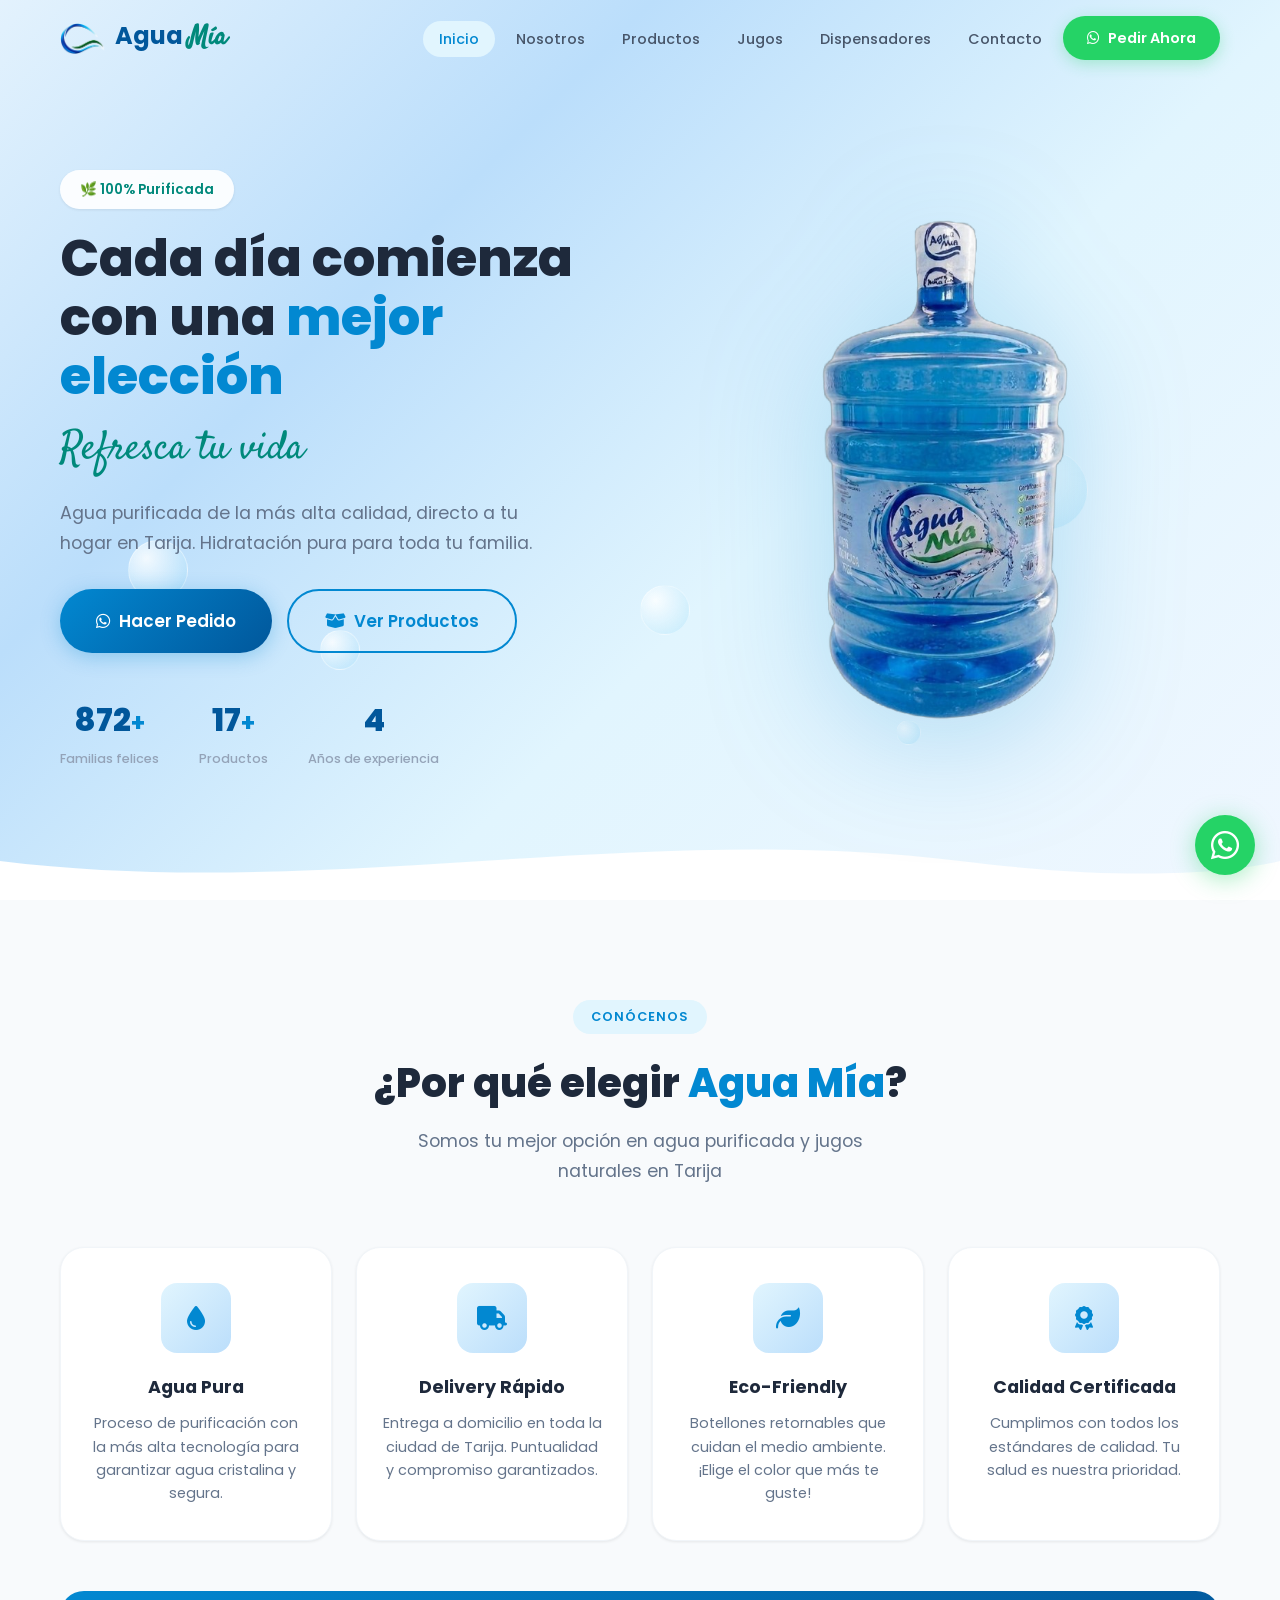
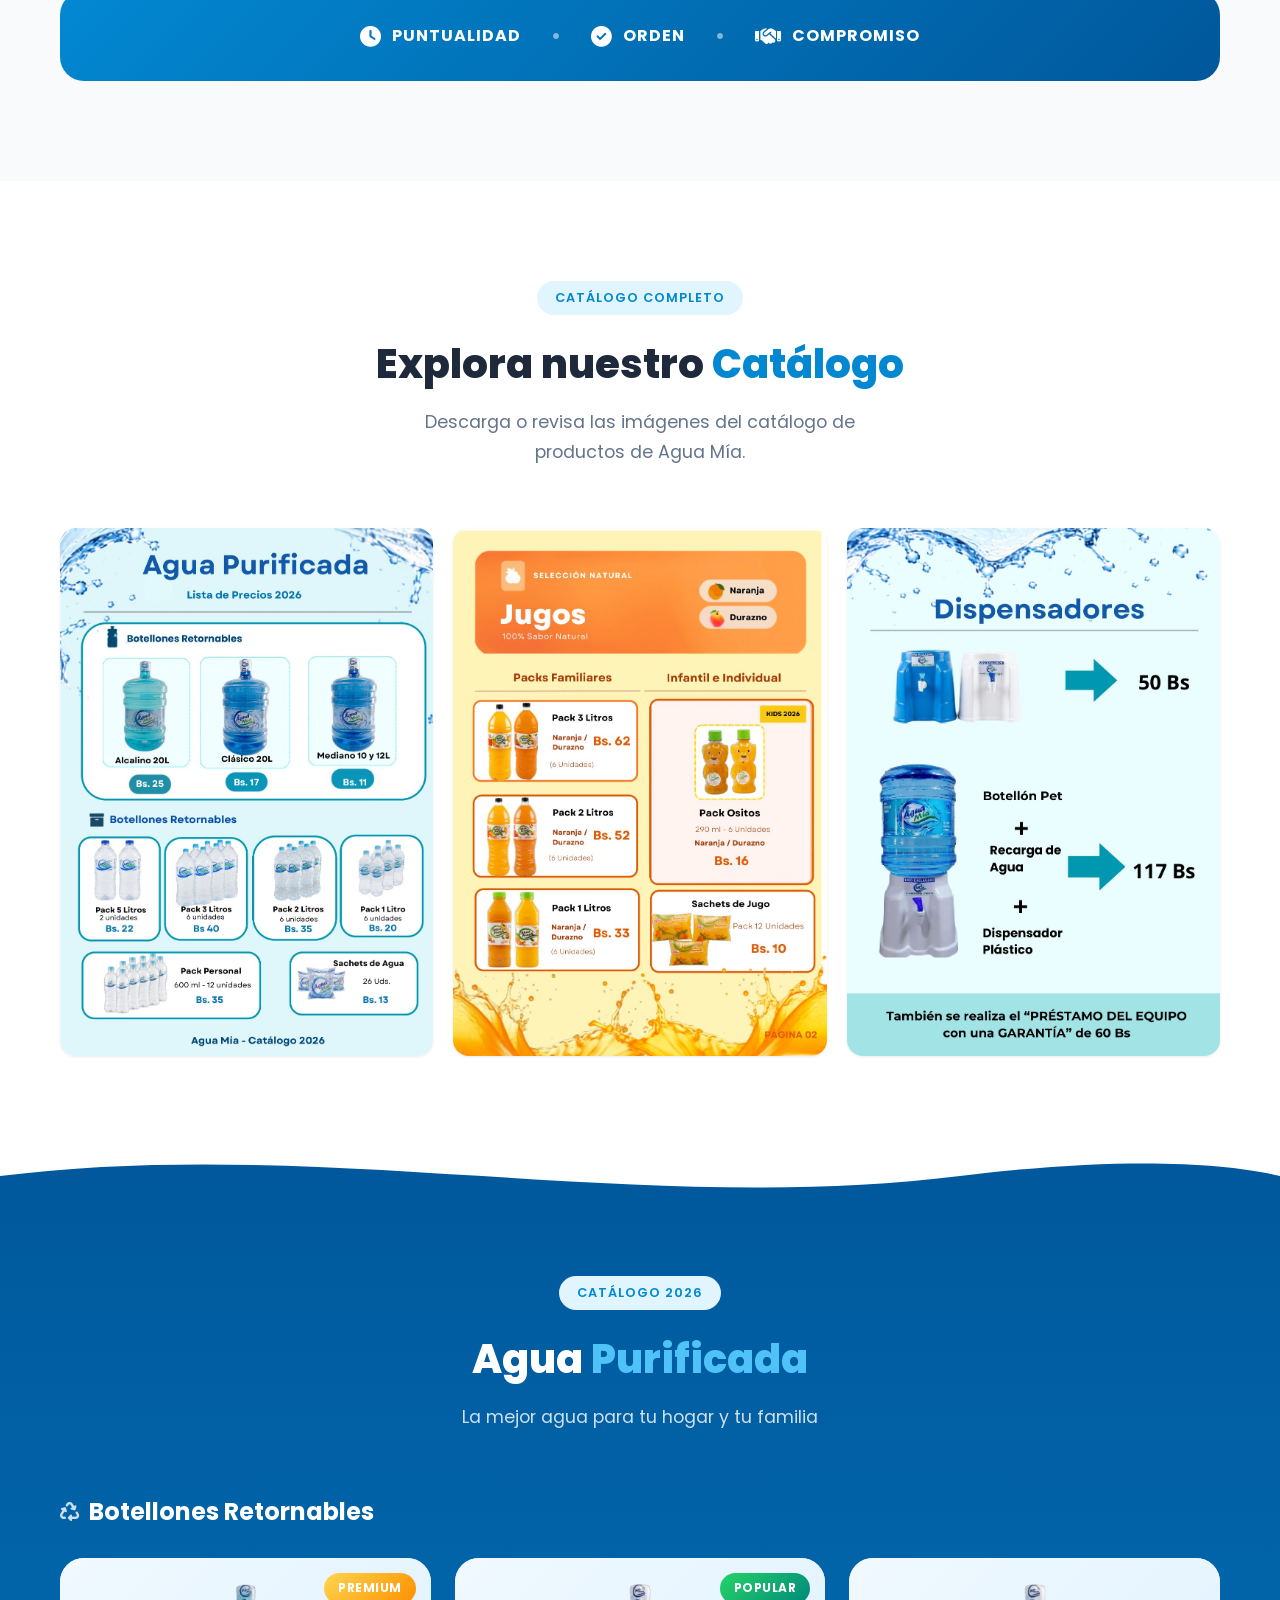
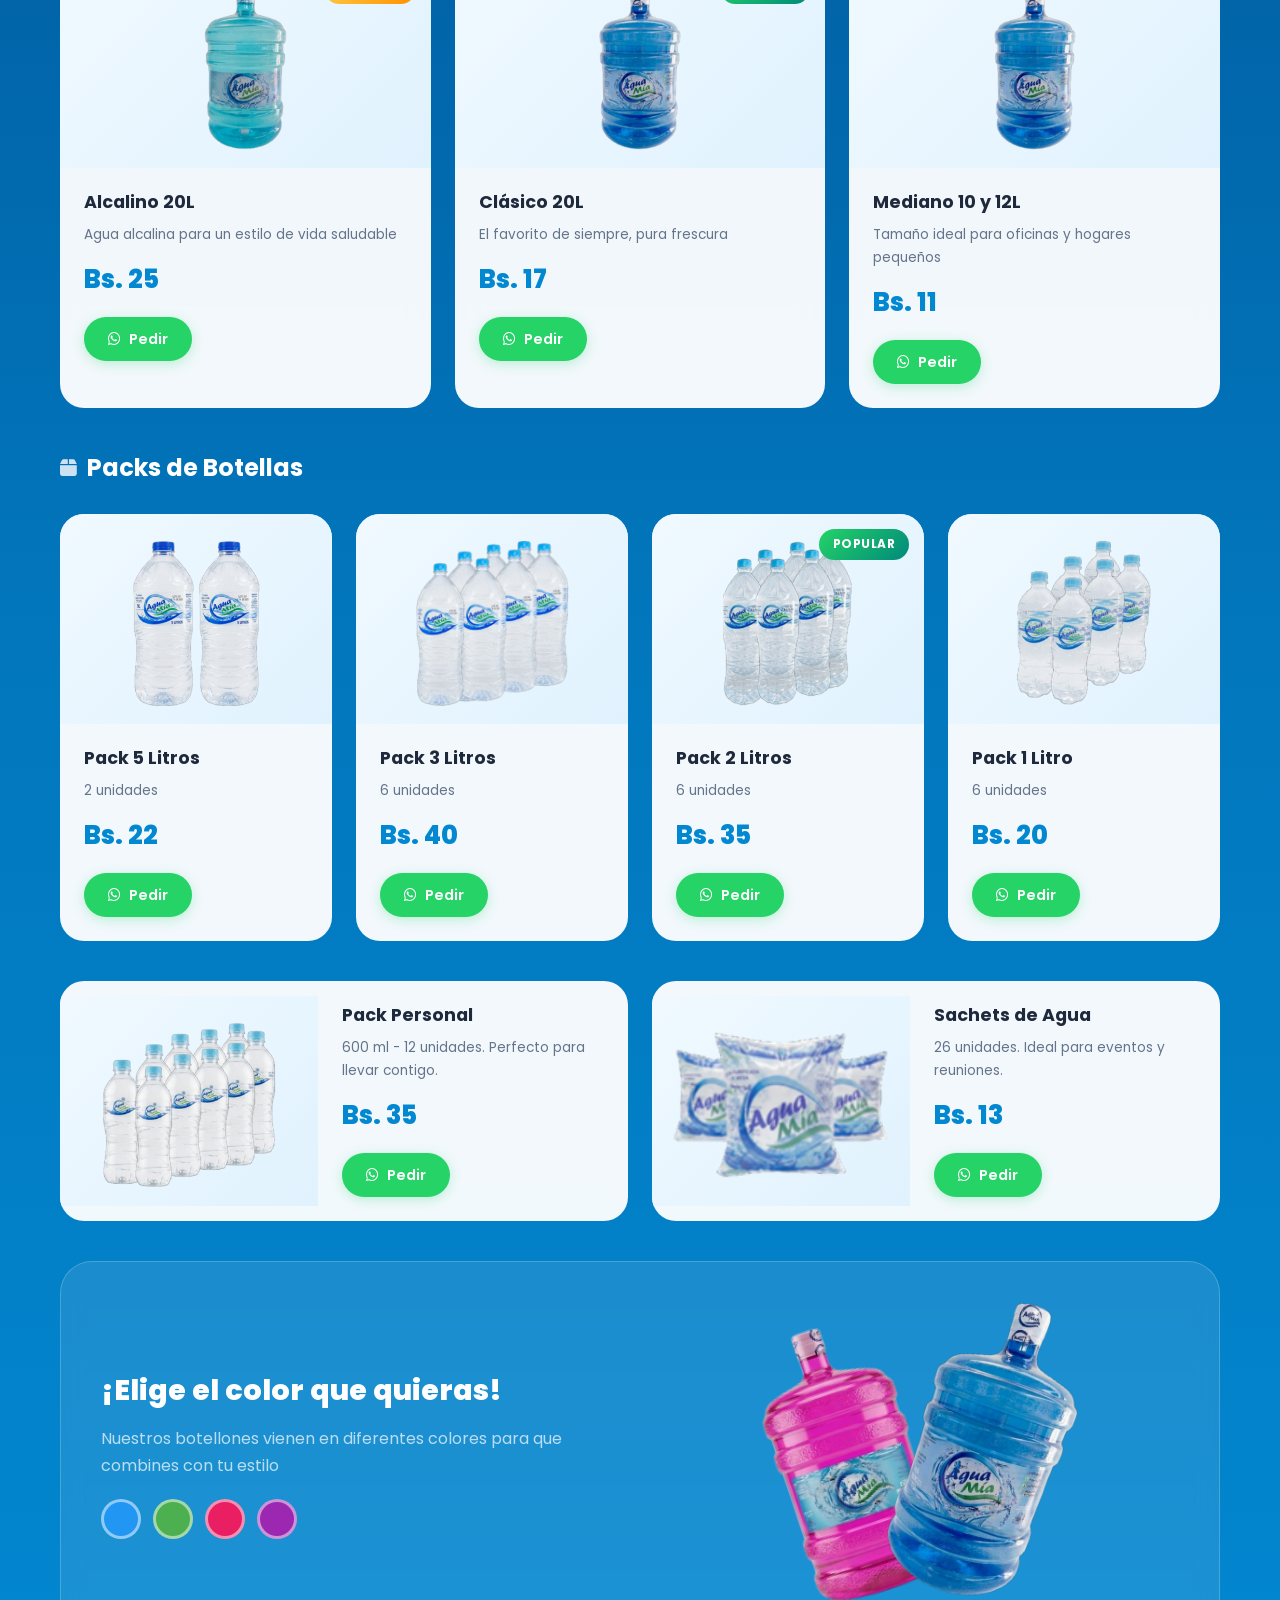
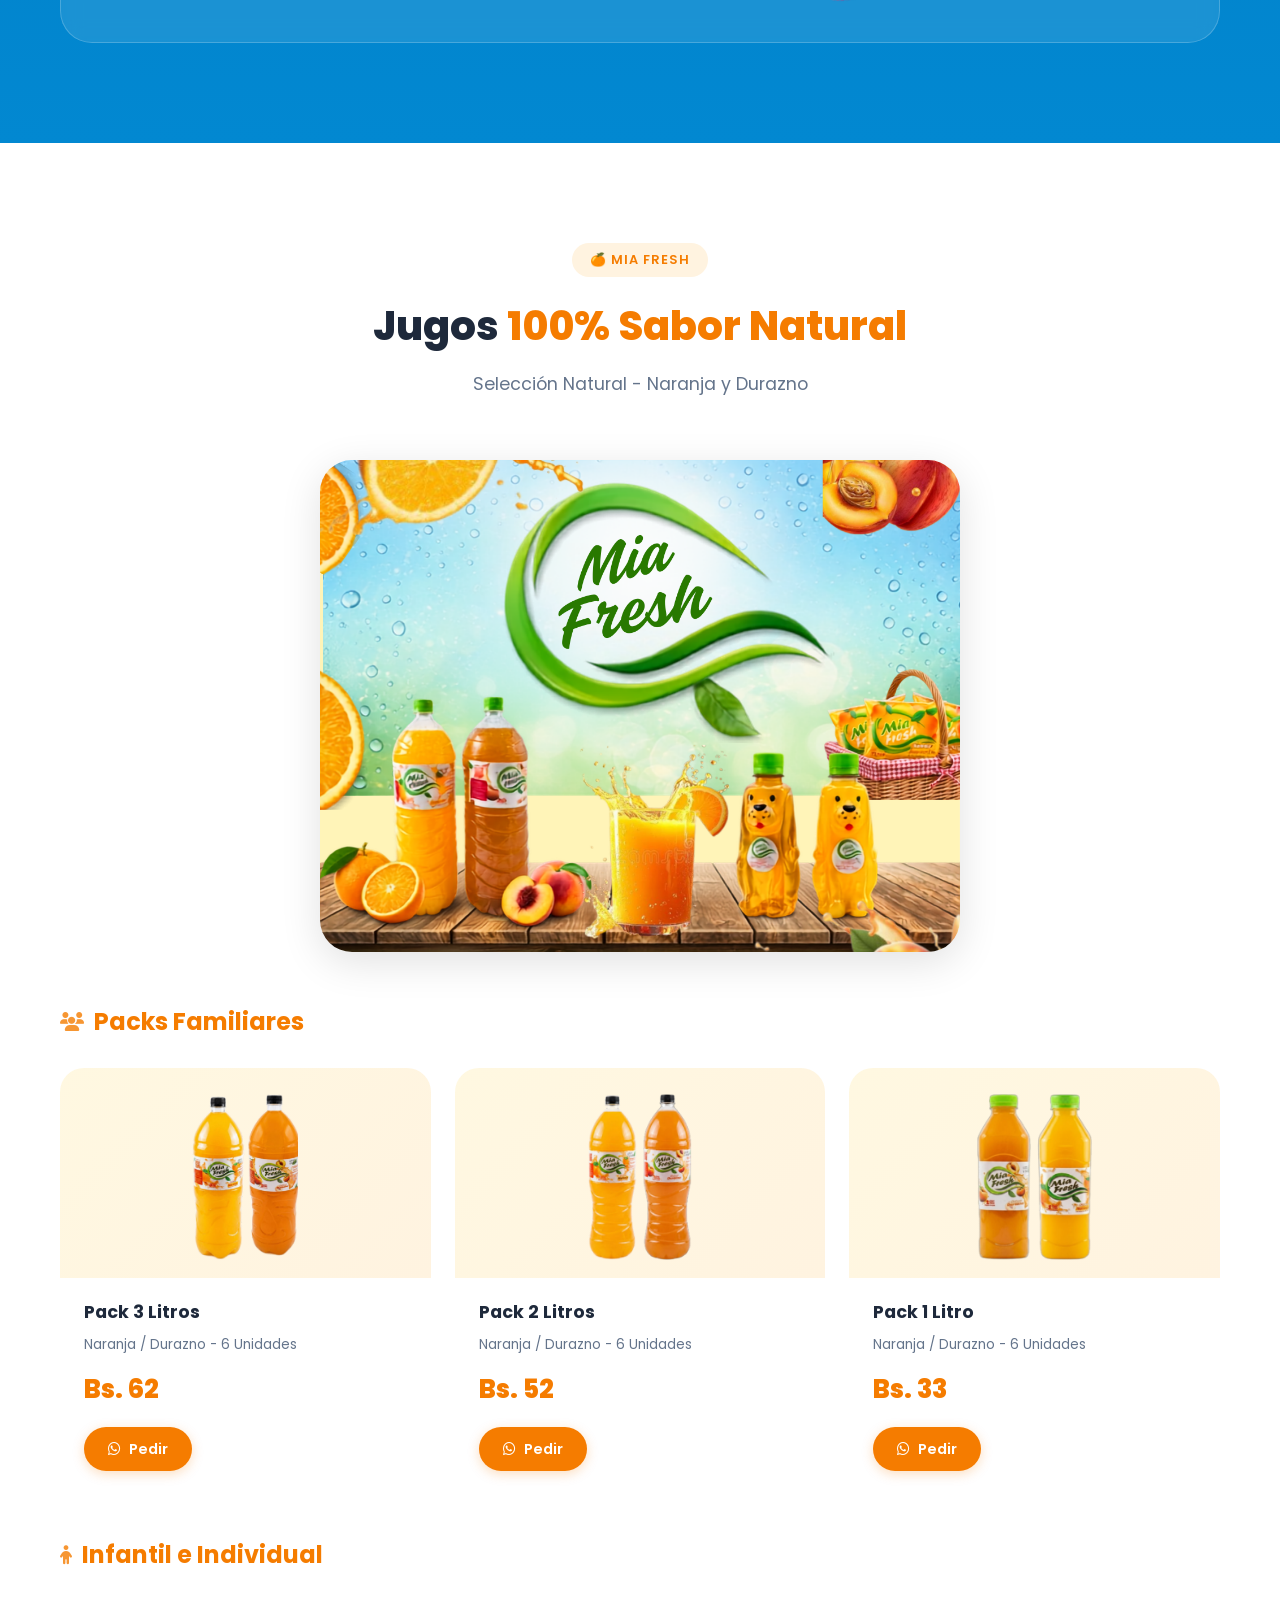
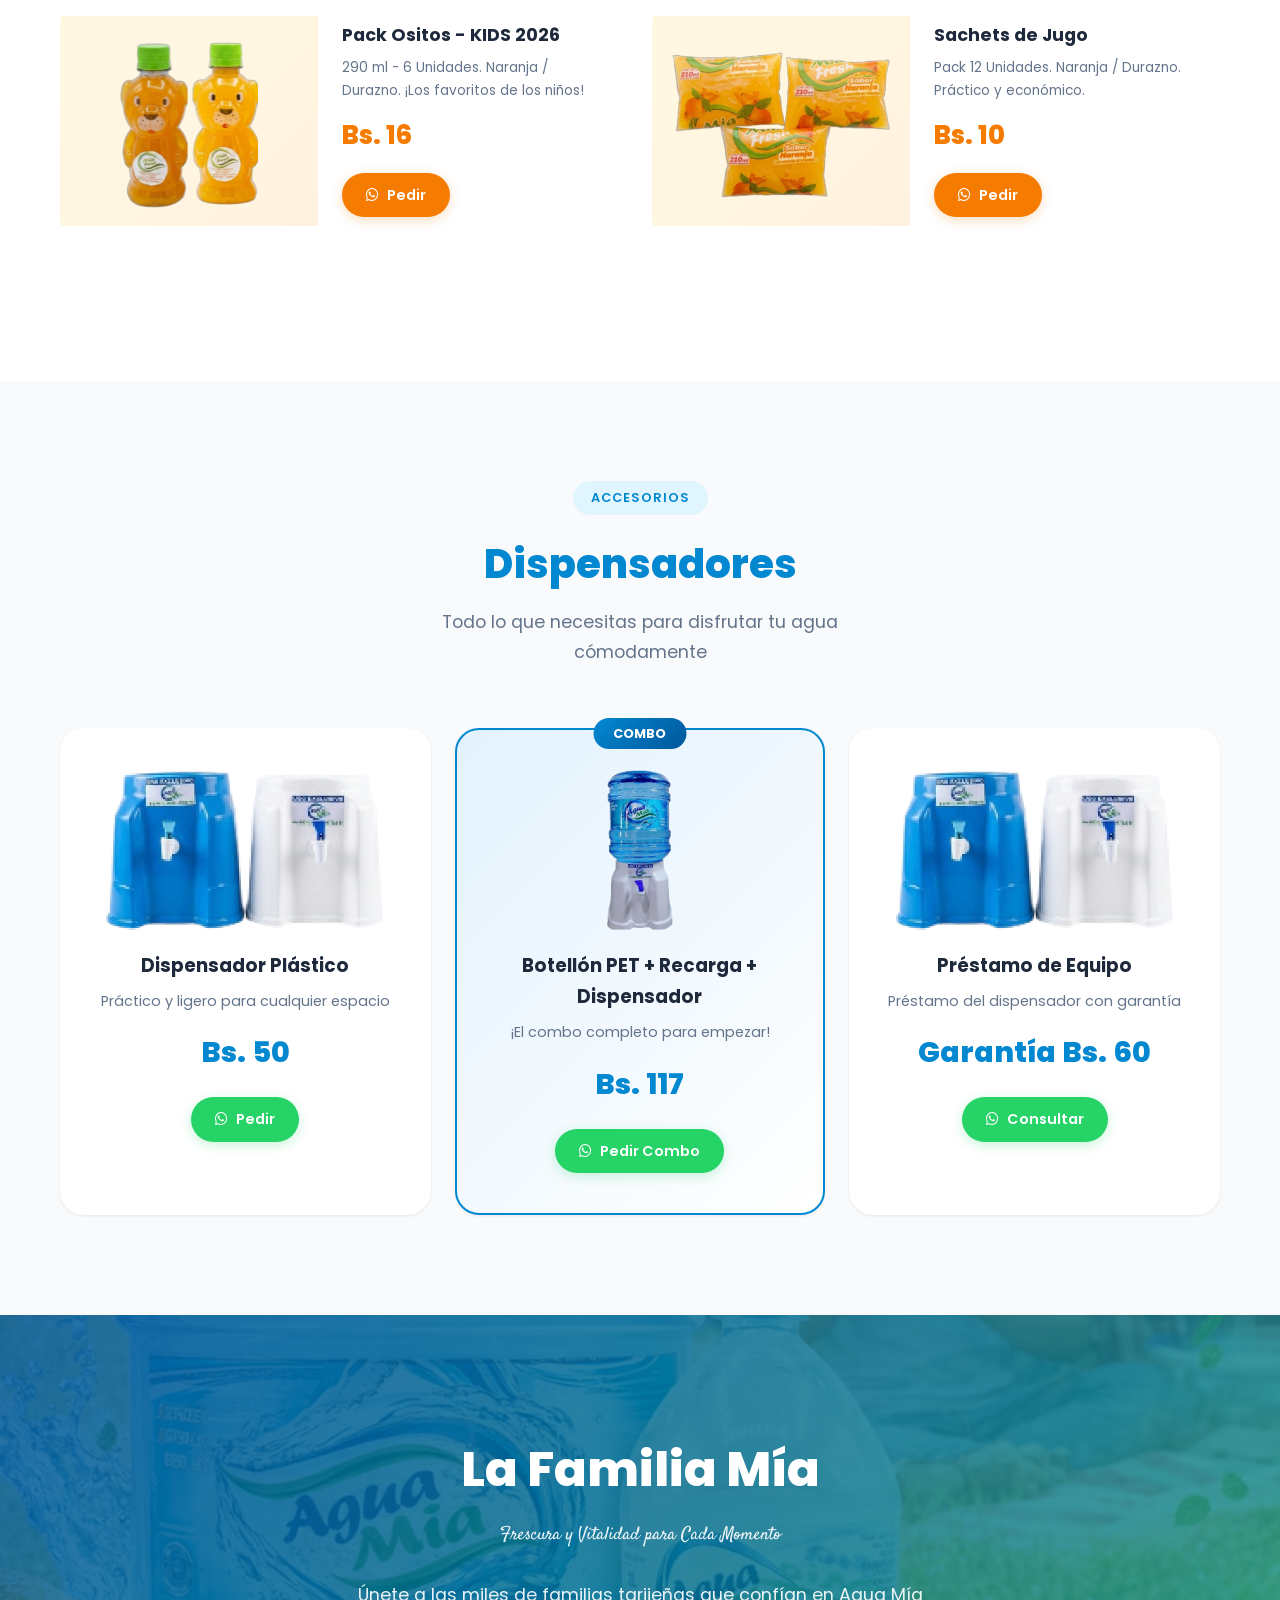
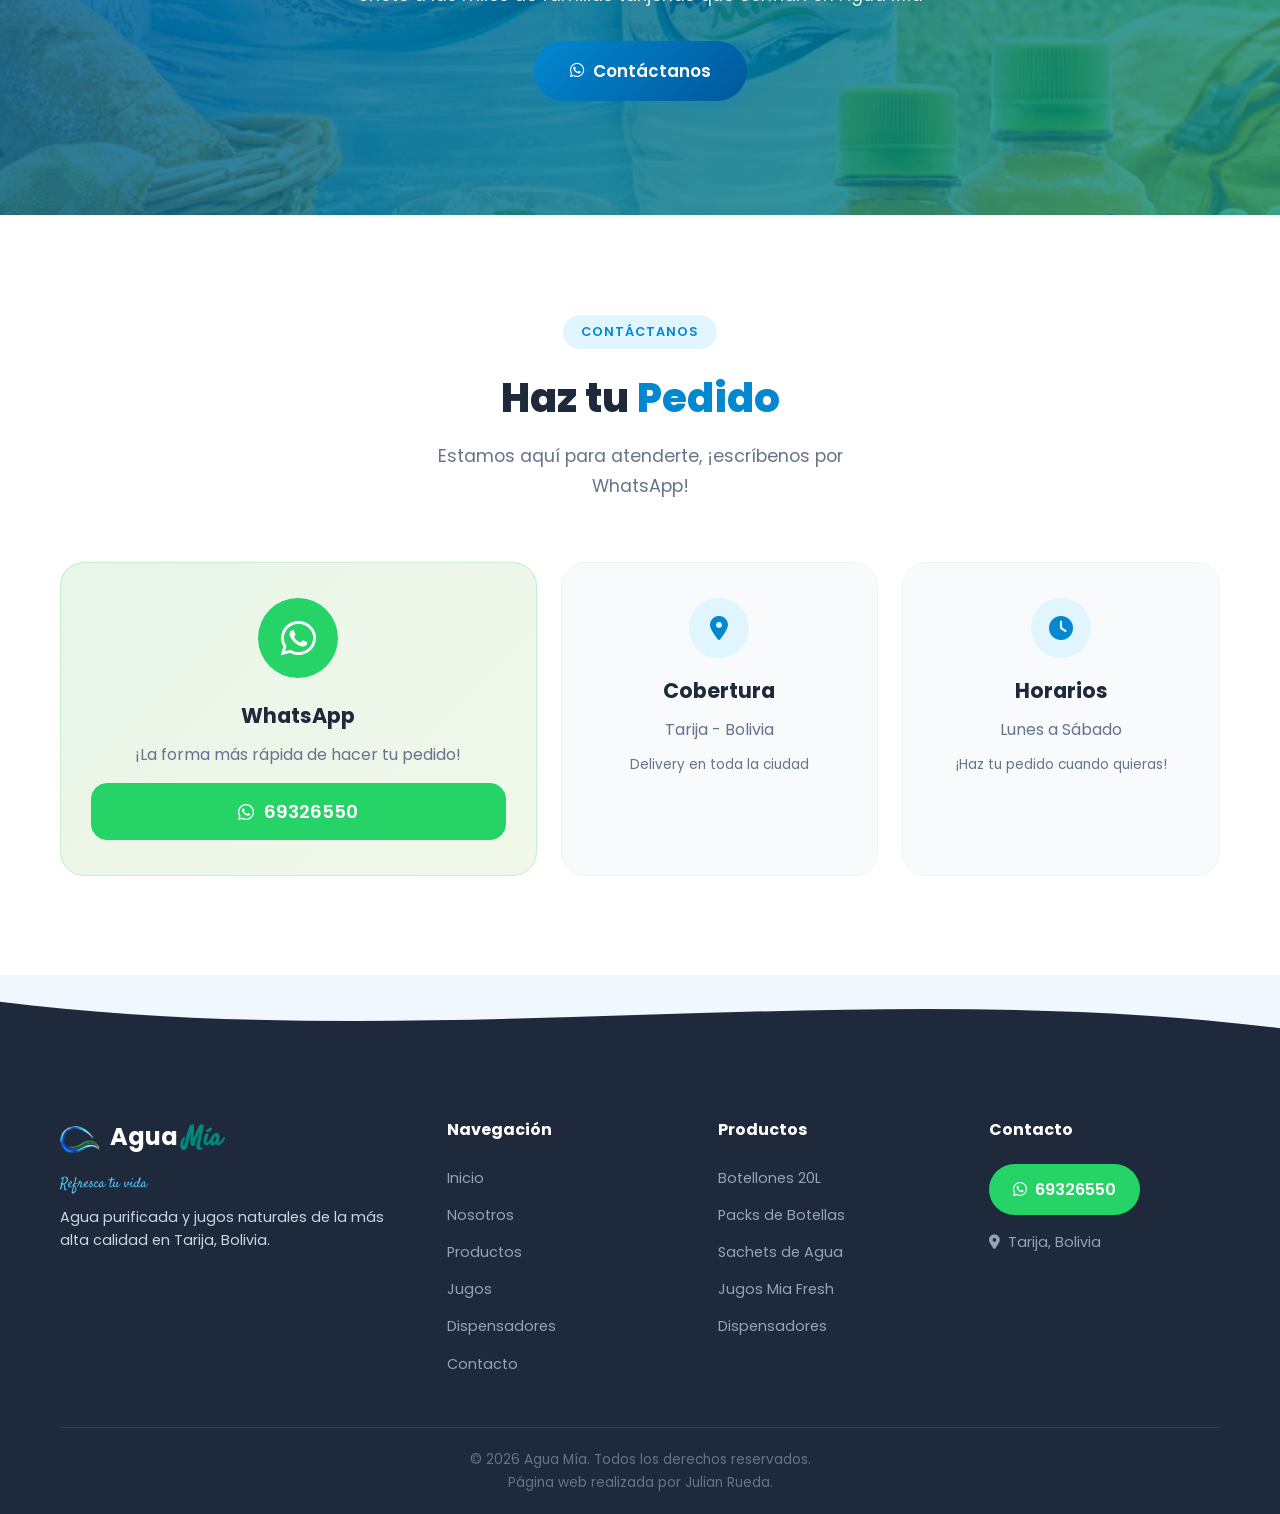
==== index.html @ b9f1bae5 "Pagina web Agua Mia - Tarija Bolivia" ====
<!DOCTYPE html>
<html lang="es">
<head>
    <meta charset="UTF-8">
    <meta name="viewport" content="width=device-width, initial-scale=1.0">
    <title>Agua Mía - Refresca tu vida | Tarija, Bolivia</title>
    <meta name="description" content="Agua Mía - Agua purificada y jugos naturales en Tarija, Bolivia. Botellones, packs y dispensadores. Pedidos por WhatsApp.">
    <link rel="icon" type="image/png" href="assets/img/logo.png">
    <link rel="preconnect" href="https://fonts.googleapis.com">
    <link rel="preconnect" href="https://fonts.gstatic.com" crossorigin>
    <link href="https://fonts.googleapis.com/css2?family=Poppins:wght@300;400;500;600;700;800;900&family=Satisfy&display=swap" rel="stylesheet">
    <link rel="stylesheet" href="https://cdnjs.cloudflare.com/ajax/libs/font-awesome/6.5.1/css/all.min.css">
    <link rel="stylesheet" href="assets/css/styles.css">
</head>
<body>

    <!-- Preloader -->
    <div id="preloader">
        <div class="loader">
            <img src="assets/img/logo.png" alt="Agua Mía" class="loader-logo">
            <div class="loader-wave">
                <span></span><span></span><span></span><span></span><span></span>
            </div>
        </div>
    </div>

    <!-- Navbar -->
    <nav class="navbar" id="navbar">
        <div class="container nav-container">
            <a href="#inicio" class="nav-logo">
                <img src="assets/img/logo.png" alt="Agua Mía Logo">
                <span class="logo-text">Agua <em>Mía</em></span>
            </a>
            <button class="nav-toggle" id="navToggle" aria-label="Menú">
                <span></span><span></span><span></span>
            </button>
            <ul class="nav-menu" id="navMenu">
                <li><a href="#inicio" class="nav-link active">Inicio</a></li>
                <li><a href="#nosotros" class="nav-link">Nosotros</a></li>
                <li><a href="#productos" class="nav-link">Productos</a></li>
                <li><a href="#jugos" class="nav-link">Jugos</a></li>
                <li><a href="#dispensadores" class="nav-link">Dispensadores</a></li>
                <li><a href="#contacto" class="nav-link">Contacto</a></li>
                <li>
                    <a href="https://wa.me/59169326550?text=Hola%20Agua%20M%C3%ADa%2C%20quiero%20hacer%20un%20pedido" 
                       class="nav-btn" target="_blank" rel="noopener">
                        <i class="fab fa-whatsapp"></i> Pedir Ahora
                    </a>
                </li>
            </ul>
        </div>
    </nav>

    <!-- Hero Section -->
    <section class="hero" id="inicio">
        <div class="hero-bg">
            <div class="bubble bubble-1"></div>
            <div class="bubble bubble-2"></div>
            <div class="bubble bubble-3"></div>
            <div class="bubble bubble-4"></div>
            <div class="bubble bubble-5"></div>
            <div class="bubble bubble-6"></div>
            <div class="wave-bottom">
                <svg viewBox="0 0 1440 120" preserveAspectRatio="none">
                    <path d="M0,60 C360,120 720,0 1080,60 C1260,90 1380,80 1440,60 L1440,120 L0,120 Z" fill="#ffffff"/>
                </svg>
            </div>
        </div>
        <div class="container hero-content">
            <div class="hero-text">
                <span class="hero-badge">🌿 100% Purificada</span>
                <h1>Cada día comienza con una <span class="highlight">mejor elección</span></h1>
                <p class="hero-subtitle font-script">Refresca tu vida</p>
                <p class="hero-desc">Agua purificada de la más alta calidad, directo a tu hogar en Tarija. Hidratación pura para toda tu familia.</p>
                <div class="hero-actions">
                    <a href="https://wa.me/59169326550?text=Hola%20Agua%20M%C3%ADa%2C%20quiero%20hacer%20un%20pedido" 
                       class="btn btn-primary btn-lg" target="_blank" rel="noopener">
                        <i class="fab fa-whatsapp"></i> Hacer Pedido
                    </a>
                    <a href="#productos" class="btn btn-outline btn-lg">
                        <i class="fas fa-box-open"></i> Ver Productos
                    </a>
                </div>
                <div class="hero-stats">
                    <div class="stat">
                        <span class="stat-number" data-count="1000">0</span><span class="stat-plus">+</span>
                        <span class="stat-label">Familias felices</span>
                    </div>
                    <div class="stat">
                        <span class="stat-number" data-count="20">0</span><span class="stat-plus">+</span>
                        <span class="stat-label">Productos</span>
                    </div>
                    <div class="stat">
                        <span class="stat-number" data-count="5">0</span>
                        <span class="stat-label">Años de experiencia</span>
                    </div>
                </div>
            </div>
            <div class="hero-image">
                <div class="hero-img-wrapper">
                    <img src="assets/img/botellon-azul-producto.png" alt="Botellón Agua Mía" class="hero-bottle floating">
                </div>
            </div>
        </div>
    </section>

    <!-- About Section -->
    <section class="section about" id="nosotros">
        <div class="container">
            <div class="section-header">
                <span class="section-tag">Conócenos</span>
                <h2>¿Por qué elegir <span class="highlight">Agua Mía</span>?</h2>
                <p class="section-desc">Somos tu mejor opción en agua purificada y jugos naturales en Tarija</p>
            </div>
            <div class="features-grid">
                <div class="feature-card" data-aos="fade-up">
                    <div class="feature-icon">
                        <i class="fas fa-tint"></i>
                    </div>
                    <h3>Agua Pura</h3>
                    <p>Proceso de purificación con la más alta tecnología para garantizar agua cristalina y segura.</p>
                </div>
                <div class="feature-card" data-aos="fade-up" data-delay="100">
                    <div class="feature-icon">
                        <i class="fas fa-truck"></i>
                    </div>
                    <h3>Delivery Rápido</h3>
                    <p>Entrega a domicilio en toda la ciudad de Tarija. Puntualidad y compromiso garantizados.</p>
                </div>
                <div class="feature-card" data-aos="fade-up" data-delay="200">
                    <div class="feature-icon">
                        <i class="fas fa-leaf"></i>
                    </div>
                    <h3>Eco-Friendly</h3>
                    <p>Botellones retornables que cuidan el medio ambiente. ¡Elige el color que más te guste!</p>
                </div>
                <div class="feature-card" data-aos="fade-up" data-delay="300">
                    <div class="feature-icon">
                        <i class="fas fa-award"></i>
                    </div>
                    <h3>Calidad Certificada</h3>
                    <p>Cumplimos con todos los estándares de calidad. Tu salud es nuestra prioridad.</p>
                </div>
            </div>
            <div class="values-banner">
                <div class="value-item">
                    <i class="fas fa-clock"></i>
                    <span>PUNTUALIDAD</span>
                </div>
                <div class="value-divider">•</div>
                <div class="value-item">
                    <i class="fas fa-check-circle"></i>
                    <span>ORDEN</span>
                </div>
                <div class="value-divider">•</div>
                <div class="value-item">
                    <i class="fas fa-handshake"></i>
                    <span>COMPROMISO</span>
                </div>
            </div>
        </div>
    </section>

    <!-- Catalog Gallery Section -->
    <section class="section catalog" id="catalogo">
        <div class="container">
            <div class="section-header">
                <span class="section-tag">Catálogo Completo</span>
                <h2>Explora nuestro <span class="highlight">Catálogo</span></h2>
                <p class="section-desc">Descarga o revisa las imágenes del catálogo de productos de Agua Mía.</p>
            </div>
            <div class="catalog-grid">
                <img src="assets/img/catalog1.jpg" alt="Catálogo de agua purificada, botellones, packs y sachets" loading="lazy">
                <img src="assets/img/catalog2.jpg" alt="Catálogo de jugos de naranja y durazno Mía Fresh" loading="lazy">
                <img src="assets/img/catalog3.jpg" alt="Catálogo de dispensadores y combo con botellón" loading="lazy">
            </div>
        </div>
    </section>
    <section class="section products" id="productos">
        <div class="products-bg">
            <div class="wave-top">
                <svg viewBox="0 0 1440 120" preserveAspectRatio="none">
                    <path d="M0,60 C360,0 720,120 1080,60 C1260,30 1380,40 1440,60 L1440,0 L0,0 Z" fill="#ffffff"/>
                </svg>
            </div>
        </div>
        <div class="container">
            <div class="section-header light">
                <span class="section-tag">Catálogo 2026</span>
                <h2>Agua <span class="highlight-light">Purificada</span></h2>
                <p class="section-desc light">La mejor agua para tu hogar y tu familia</p>
            </div>

            <!-- Botellones Retornables -->
            <h3 class="category-title"><i class="fas fa-recycle"></i> Botellones Retornables</h3>
            <div class="products-grid">
                <div class="product-card">
                    <div class="product-badge premium">Premium</div>
                    <div class="product-img">
                        <img src="assets/img/botellon-alcalino.png" alt="Botellón Alcalino 20L">
                    </div>
                    <div class="product-info">
                        <h4>Alcalino 20L</h4>
                        <p class="product-desc">Agua alcalina para un estilo de vida saludable</p>
                        <div class="product-price">Bs. 25</div>
                        <a href="https://wa.me/59169326550?text=Hola%2C%20quiero%20pedir%20un%20Botell%C3%B3n%20Alcalino%2020L%20(Bs.%2025)" 
                           class="btn btn-whatsapp" target="_blank" rel="noopener">
                            <i class="fab fa-whatsapp"></i> Pedir
                        </a>
                    </div>
                </div>
                <div class="product-card">
                    <div class="product-badge popular">Popular</div>
                    <div class="product-img">
                        <img src="assets/img/botellon-clasico.png" alt="Botellón Clásico 20L">
                    </div>
                    <div class="product-info">
                        <h4>Clásico 20L</h4>
                        <p class="product-desc">El favorito de siempre, pura frescura</p>
                        <div class="product-price">Bs. 17</div>
                        <a href="https://wa.me/59169326550?text=Hola%2C%20quiero%20pedir%20un%20Botell%C3%B3n%20Cl%C3%A1sico%2020L%20(Bs.%2017)" 
                           class="btn btn-whatsapp" target="_blank" rel="noopener">
                            <i class="fab fa-whatsapp"></i> Pedir
                        </a>
                    </div>
                </div>
                <div class="product-card">
                    <div class="product-img">
                        <img src="assets/img/botellon-mediano.png" alt="Botellón Mediano 10-12L">
                    </div>
                    <div class="product-info">
                        <h4>Mediano 10 y 12L</h4>
                        <p class="product-desc">Tamaño ideal para oficinas y hogares pequeños</p>
                        <div class="product-price">Bs. 11</div>
                        <a href="https://wa.me/59169326550?text=Hola%2C%20quiero%20pedir%20un%20Botell%C3%B3n%20Mediano%2010-12L%20(Bs.%2011)" 
                           class="btn btn-whatsapp" target="_blank" rel="noopener">
                            <i class="fab fa-whatsapp"></i> Pedir
                        </a>
                    </div>
                </div>
            </div>

            <!-- Packs de Botellas -->
            <h3 class="category-title"><i class="fas fa-box"></i> Packs de Botellas</h3>
            <div class="products-grid four-cols">
                <div class="product-card">
                    <div class="product-img">
                        <img src="assets/img/pack-5litros.png" alt="Pack 5 Litros">
                    </div>
                    <div class="product-info">
                        <h4>Pack 5 Litros</h4>
                        <p class="product-desc">2 unidades</p>
                        <div class="product-price">Bs. 22</div>
                        <a href="https://wa.me/59169326550?text=Hola%2C%20quiero%20pedir%20Pack%205%20Litros%20(Bs.%2022)" 
                           class="btn btn-whatsapp" target="_blank" rel="noopener">
                            <i class="fab fa-whatsapp"></i> Pedir
                        </a>
                    </div>
                </div>
                <div class="product-card">
                    <div class="product-img">
                        <img src="assets/img/pack-3litros.png" alt="Pack 3 Litros">
                    </div>
                    <div class="product-info">
                        <h4>Pack 3 Litros</h4>
                        <p class="product-desc">6 unidades</p>
                        <div class="product-price">Bs. 40</div>
                        <a href="https://wa.me/59169326550?text=Hola%2C%20quiero%20pedir%20Pack%203%20Litros%20(Bs.%2040)" 
                           class="btn btn-whatsapp" target="_blank" rel="noopener">
                            <i class="fab fa-whatsapp"></i> Pedir
                        </a>
                    </div>
                </div>
                <div class="product-card">
                    <div class="product-badge popular">Popular</div>
                    <div class="product-img">
                        <img src="assets/img/pack-2litros.png" alt="Pack 2 Litros">
                    </div>
                    <div class="product-info">
                        <h4>Pack 2 Litros</h4>
                        <p class="product-desc">6 unidades</p>
                        <div class="product-price">Bs. 35</div>
                        <a href="https://wa.me/59169326550?text=Hola%2C%20quiero%20pedir%20Pack%202%20Litros%20(Bs.%2035)" 
                           class="btn btn-whatsapp" target="_blank" rel="noopener">
                            <i class="fab fa-whatsapp"></i> Pedir
                        </a>
                    </div>
                </div>
                <div class="product-card">
                    <div class="product-img">
                        <img src="assets/img/pack-1litro.png" alt="Pack 1 Litro">
                    </div>
                    <div class="product-info">
                        <h4>Pack 1 Litro</h4>
                        <p class="product-desc">6 unidades</p>
                        <div class="product-price">Bs. 20</div>
                        <a href="https://wa.me/59169326550?text=Hola%2C%20quiero%20pedir%20Pack%201%20Litro%20(Bs.%2020)" 
                           class="btn btn-whatsapp" target="_blank" rel="noopener">
                            <i class="fab fa-whatsapp"></i> Pedir
                        </a>
                    </div>
                </div>
            </div>

            <!-- Pack Personal y Sachets -->
            <div class="products-grid two-cols">
                <div class="product-card horizontal">
                    <div class="product-img">
                        <img src="assets/img/pack-personal.png" alt="Pack Personal 600ml">
                    </div>
                    <div class="product-info">
                        <h4>Pack Personal</h4>
                        <p class="product-desc">600 ml - 12 unidades. Perfecto para llevar contigo.</p>
                        <div class="product-price">Bs. 35</div>
                        <a href="https://wa.me/59169326550?text=Hola%2C%20quiero%20pedir%20Pack%20Personal%20600ml%20(Bs.%2035)" 
                           class="btn btn-whatsapp" target="_blank" rel="noopener">
                            <i class="fab fa-whatsapp"></i> Pedir
                        </a>
                    </div>
                </div>
                <div class="product-card horizontal">
                    <div class="product-img">
                        <img src="assets/img/sachets-agua.png" alt="Sachets de Agua">
                    </div>
                    <div class="product-info">
                        <h4>Sachets de Agua</h4>
                        <p class="product-desc">26 unidades. Ideal para eventos y reuniones.</p>
                        <div class="product-price">Bs. 13</div>
                        <a href="https://wa.me/59169326550?text=Hola%2C%20quiero%20pedir%20Sachets%20de%20Agua%20(Bs.%2013)" 
                           class="btn btn-whatsapp" target="_blank" rel="noopener">
                            <i class="fab fa-whatsapp"></i> Pedir
                        </a>
                    </div>
                </div>
            </div>

            <!-- Colores -->
            <div class="colors-banner">
                <div class="colors-text">
                    <h3>¡Elige el color que quieras!</h3>
                    <p>Nuestros botellones vienen en diferentes colores para que combines con tu estilo</p>
                    <div class="color-options">
                        <span class="color-dot" style="background: #2196F3;" title="Azul"></span>
                        <span class="color-dot" style="background: #4CAF50;" title="Verde"></span>
                        <span class="color-dot" style="background: #E91E63;" title="Rosado"></span>
                        <span class="color-dot" style="background: #9C27B0;" title="Morado"></span>
                    </div>
                </div>
                <div class="colors-img">
                    <img src="assets/img/botellones-colores.png" alt="Botellones de colores">
                </div>
            </div>
        </div>
    </section>

    <!-- Jugos Section -->
    <section class="section jugos" id="jugos">
        <div class="container">
            <div class="section-header">
                <span class="section-tag orange">🍊 Mia Fresh</span>
                <h2>Jugos <span class="highlight-orange">100% Sabor Natural</span></h2>
                <p class="section-desc">Selección Natural - Naranja y Durazno</p>
            </div>

            <div class="jugos-showcase">
                <div class="jugos-hero-img">
                    <img src="assets/img/mia-fresh-banner.png" alt="Mia Fresh Jugos Naturales">
                </div>
            </div>

            <h3 class="category-title orange"><i class="fas fa-users"></i> Packs Familiares</h3>
            <div class="products-grid three-cols">
                <div class="product-card jugo-card">
                    <div class="product-img">
                        <img src="assets/img/jugo-botellas.png" alt="Pack 3 Litros Jugo">
                    </div>
                    <div class="product-info">
                        <h4>Pack 3 Litros</h4>
                        <p class="product-desc">Naranja / Durazno - 6 Unidades</p>
                        <div class="product-price orange">Bs. 62</div>
                        <a href="https://wa.me/59169326550?text=Hola%2C%20quiero%20pedir%20Pack%20Jugo%203%20Litros%20(Bs.%2062)" 
                           class="btn btn-whatsapp-orange" target="_blank" rel="noopener">
                            <i class="fab fa-whatsapp"></i> Pedir
                        </a>
                    </div>
                </div>
                <div class="product-card jugo-card">
                    <div class="product-img">
                        <img src="assets/img/jugo-botellas2.png" alt="Pack 2 Litros Jugo">
                    </div>
                    <div class="product-info">
                        <h4>Pack 2 Litros</h4>
                        <p class="product-desc">Naranja / Durazno - 6 Unidades</p>
                        <div class="product-price orange">Bs. 52</div>
                        <a href="https://wa.me/59169326550?text=Hola%2C%20quiero%20pedir%20Pack%20Jugo%202%20Litros%20(Bs.%2052)" 
                           class="btn btn-whatsapp-orange" target="_blank" rel="noopener">
                            <i class="fab fa-whatsapp"></i> Pedir
                        </a>
                    </div>
                </div>
                <div class="product-card jugo-card">
                    <div class="product-img">
                        <img src="assets/img/jugo-1litro.png" alt="Botellas de jugo Mía Fresh de 1 litro, naranja y durazno">
                    </div>
                    <div class="product-info">
                        <h4>Pack 1 Litro</h4>
                        <p class="product-desc">Naranja / Durazno - 6 Unidades</p>
                        <div class="product-price orange">Bs. 33</div>
                        <a href="https://wa.me/59169326550?text=Hola%2C%20quiero%20pedir%20Pack%20Jugo%201%20Litro%20(Bs.%2033)" 
                           class="btn btn-whatsapp-orange" target="_blank" rel="noopener">
                            <i class="fab fa-whatsapp"></i> Pedir
                        </a>
                    </div>
                </div>
            </div>

            <h3 class="category-title orange"><i class="fas fa-child"></i> Infantil e Individual</h3>
            <div class="products-grid two-cols">
                <div class="product-card jugo-card horizontal">
                    <div class="product-img">
                        <img src="assets/img/jugo-osito.png" alt="Pack Ositos">
                    </div>
                    <div class="product-info">
                        <h4>Pack Ositos - KIDS 2026</h4>
                        <p class="product-desc">290 ml - 6 Unidades. Naranja / Durazno. ¡Los favoritos de los niños!</p>
                        <div class="product-price orange">Bs. 16</div>
                        <a href="https://wa.me/59169326550?text=Hola%2C%20quiero%20pedir%20Pack%20Ositos%20Kids%20(Bs.%2016)" 
                           class="btn btn-whatsapp-orange" target="_blank" rel="noopener">
                            <i class="fab fa-whatsapp"></i> Pedir
                        </a>
                    </div>
                </div>
                <div class="product-card jugo-card horizontal">
                    <div class="product-img">
                        <img src="assets/img/sachets-jugo.png" alt="Sachets de jugo Mía Fresh">
                    </div>
                    <div class="product-info">
                        <h4>Sachets de Jugo</h4>
                        <p class="product-desc">Pack 12 Unidades. Naranja / Durazno. Práctico y económico.</p>
                        <div class="product-price orange">Bs. 10</div>
                        <a href="https://wa.me/59169326550?text=Hola%2C%20quiero%20pedir%20Sachets%20de%20Jugo%20(Bs.%2010)" 
                           class="btn btn-whatsapp-orange" target="_blank" rel="noopener">
                            <i class="fab fa-whatsapp"></i> Pedir
                        </a>
                    </div>
                </div>
            </div>
        </div>
    </section>

    <!-- Dispensadores Section -->
    <section class="section dispensadores" id="dispensadores">
        <div class="container">
            <div class="section-header">
                <span class="section-tag">Accesorios</span>
                <h2><span class="highlight">Dispensadores</span></h2>
                <p class="section-desc">Todo lo que necesitas para disfrutar tu agua cómodamente</p>
            </div>
            <div class="dispensadores-grid">
                <div class="dispensador-card">
                    <img class="dispensador-foto" src="assets/img/dispensador-plastico.png" alt="Dispensadores plásticos azul y blanco">
                    <h4>Dispensador Plástico</h4>
                    <p>Práctico y ligero para cualquier espacio</p>
                    <div class="dispensador-price">Bs. 50</div>
                    <a href="https://wa.me/59169326550?text=Hola%2C%20quiero%20pedir%20un%20Dispensador%20Pl%C3%A1stico%20(Bs.%2050)" 
                       class="btn btn-whatsapp" target="_blank" rel="noopener">
                        <i class="fab fa-whatsapp"></i> Pedir
                    </a>
                </div>
                <div class="dispensador-card featured">
                    <div class="dispensador-badge">Combo</div>
                    <img class="dispensador-foto" src="assets/img/dispensador-combo.png" alt="Botellón PET montado sobre el dispensador blanco">
                    <h4>Botellón PET + Recarga + Dispensador</h4>
                    <p>¡El combo completo para empezar!</p>
                    <div class="dispensador-price">Bs. 117</div>
                    <a href="https://wa.me/59169326550?text=Hola%2C%20quiero%20el%20combo%20Botell%C3%B3n%20%2B%20Recarga%20%2B%20Dispensador%20(Bs.%20117)" 
                       class="btn btn-whatsapp" target="_blank" rel="noopener">
                        <i class="fab fa-whatsapp"></i> Pedir Combo
                    </a>
                </div>
                <div class="dispensador-card">
                    <img class="dispensador-foto" src="assets/img/dispensador-plastico.png" alt="Modelo de dispensador plástico disponible en préstamo">
                    <h4>Préstamo de Equipo</h4>
                    <p>Préstamo del dispensador con garantía</p>
                    <div class="dispensador-price">Garantía Bs. 60</div>
                    <a href="https://wa.me/59169326550?text=Hola%2C%20quiero%20consultar%20sobre%20el%20pr%C3%A9stamo%20de%20equipo" 
                       class="btn btn-whatsapp" target="_blank" rel="noopener">
                        <i class="fab fa-whatsapp"></i> Consultar
                    </a>
                </div>
            </div>
        </div>
    </section>

    <!-- Family CTA Section -->
    <section class="section family-cta">
        <div class="family-bg">
            <img src="assets/img/familia-hero.jpeg" alt="La Familia Agua Mía">
            <div class="family-overlay"></div>
        </div>
        <div class="container family-content">
            <h2>La Familia Mía</h2>
            <p class="font-script family-subtitle">Frescura y Vitalidad para Cada Momento</p>
            <p>Únete a las miles de familias tarijeñas que confían en Agua Mía</p>
            <a href="https://wa.me/59169326550?text=Hola%20Agua%20M%C3%ADa%2C%20quiero%20informaci%C3%B3n%20sobre%20sus%20productos" 
               class="btn btn-primary btn-lg" target="_blank" rel="noopener">
                <i class="fab fa-whatsapp"></i> Contáctanos
            </a>
        </div>
    </section>

    <!-- Contact Section -->
    <section class="section contact" id="contacto">
        <div class="container">
            <div class="section-header">
                <span class="section-tag">Contáctanos</span>
                <h2>Haz tu <span class="highlight">Pedido</span></h2>
                <p class="section-desc">Estamos aquí para atenderte, ¡escríbenos por WhatsApp!</p>
            </div>
            <div class="contact-grid">
                <div class="contact-card whatsapp-main">
                    <div class="contact-icon-big">
                        <i class="fab fa-whatsapp"></i>
                    </div>
                    <h3>WhatsApp</h3>
                    <p>¡La forma más rápida de hacer tu pedido!</p>
                    <div class="phone-numbers">
                        <a href="https://wa.me/59169326550?text=Hola%20Agua%20M%C3%ADa%2C%20quiero%20hacer%20un%20pedido" 
                           class="phone-link main" target="_blank" rel="noopener">
                            <i class="fab fa-whatsapp"></i> 69326550
                        </a>
                    </div>
                </div>
                <div class="contact-card">
                    <div class="contact-icon">
                        <i class="fas fa-map-marker-alt"></i>
                    </div>
                    <h3>Cobertura</h3>
                    <p>Tarija - Bolivia</p>
                    <p class="contact-detail">Delivery en toda la ciudad</p>
                </div>
                <div class="contact-card">
                    <div class="contact-icon">
                        <i class="fas fa-clock"></i>
                    </div>
                    <h3>Horarios</h3>
                    <p>Lunes a Sábado</p>
                    <p class="contact-detail">¡Haz tu pedido cuando quieras!</p>
                </div>
            </div>
        </div>
    </section>

    <!-- Footer -->
    <footer class="footer">
        <div class="footer-wave">
            <svg viewBox="0 0 1440 120" preserveAspectRatio="none">
                <path d="M0,40 C480,120 960,0 1440,80 L1440,0 L0,0 Z" fill="#f0f7ff"/>
            </svg>
        </div>
        <div class="container">
            <div class="footer-content">
                <div class="footer-brand">
                    <div class="footer-logo">
                        <img src="assets/img/logo.png" alt="Agua Mía">
                        <span class="logo-text">Agua <em>Mía</em></span>
                    </div>
                    <p class="font-script footer-slogan">Refresca tu vida</p>
                    <p>Agua purificada y jugos naturales de la más alta calidad en Tarija, Bolivia.</p>
                </div>
                <div class="footer-links">
                    <h4>Navegación</h4>
                    <ul>
                        <li><a href="#inicio">Inicio</a></li>
                        <li><a href="#nosotros">Nosotros</a></li>
                        <li><a href="#productos">Productos</a></li>
                        <li><a href="#jugos">Jugos</a></li>
                        <li><a href="#dispensadores">Dispensadores</a></li>
                        <li><a href="#contacto">Contacto</a></li>
                    </ul>
                </div>
                <div class="footer-links">
                    <h4>Productos</h4>
                    <ul>
                        <li><a href="#productos">Botellones 20L</a></li>
                        <li><a href="#productos">Packs de Botellas</a></li>
                        <li><a href="#productos">Sachets de Agua</a></li>
                        <li><a href="#jugos">Jugos Mia Fresh</a></li>
                        <li><a href="#dispensadores">Dispensadores</a></li>
                    </ul>
                </div>
                <div class="footer-contact">
                    <h4>Contacto</h4>
                    <a href="https://wa.me/59169326550?text=Hola%20Agua%20M%C3%ADa" 
                       class="btn btn-whatsapp-footer" target="_blank" rel="noopener">
                        <i class="fab fa-whatsapp"></i> 69326550
                    </a>
                    <p><i class="fas fa-map-marker-alt"></i> Tarija, Bolivia</p>
                </div>
            </div>
            <div class="footer-bottom">
                <p>&copy; 2026 Agua Mía. Todos los derechos reservados.</p>
                <p>Página web realizada por Julian Rueda.</p>
            </div>
        </div>
    </footer>

    <!-- Floating WhatsApp Button -->
    <a href="https://wa.me/59169326550?text=Hola%20Agua%20M%C3%ADa%2C%20quiero%20hacer%20un%20pedido" 
       class="whatsapp-float" target="_blank" rel="noopener" title="Escríbenos por WhatsApp">
        <i class="fab fa-whatsapp"></i>
        <span class="whatsapp-tooltip">¡Haz tu pedido!</span>
    </a>

    <!-- Back to Top -->
    <button class="back-to-top" id="backToTop" aria-label="Volver arriba">
        <i class="fas fa-chevron-up"></i>
    </button>

    <script src="assets/js/main.js"></script>
</body>
</html>
---- assets/css/styles.css ----
/* ===================================
   AGUA MÍA - Modern Website Styles
   Tarija, Bolivia - 2026
   =================================== */

/* --- CSS Variables --- */
:root {
    --primary: #0288d1;
    --primary-dark: #01579b;
    --primary-light: #4fc3f7;
    --primary-bg: #e1f5fe;
    --accent: #00897b;
    --accent-light: #4db6ac;
    --white: #ffffff;
    --black: #1a1a2e;
    --gray-50: #f8fafc;
    --gray-100: #f1f5f9;
    --gray-200: #e2e8f0;
    --gray-300: #cbd5e1;
    --gray-400: #94a3b8;
    --gray-500: #64748b;
    --gray-600: #475569;
    --gray-700: #334155;
    --gray-800: #1e293b;
    --orange: #f57c00;
    --orange-light: #ffb74d;
    --orange-bg: #fff3e0;
    --green-whatsapp: #25d366;
    --green-whatsapp-hover: #128c7e;
    --shadow-sm: 0 1px 3px rgba(0,0,0,0.08);
    --shadow-md: 0 4px 20px rgba(0,0,0,0.1);
    --shadow-lg: 0 10px 40px rgba(0,0,0,0.12);
    --shadow-xl: 0 20px 60px rgba(0,0,0,0.15);
    --radius-sm: 8px;
    --radius-md: 16px;
    --radius-lg: 24px;
    --radius-xl: 32px;
    --radius-full: 9999px;
    --transition: all 0.3s cubic-bezier(0.4, 0, 0.2, 1);
    --font-main: 'Poppins', -apple-system, BlinkMacSystemFont, sans-serif;
    --font-script: 'Satisfy', cursive;
}

/* --- Reset & Base --- */
*, *::before, *::after {
    margin: 0;
    padding: 0;
    box-sizing: border-box;
}

html {
    scroll-behavior: smooth;
    scroll-padding-top: 80px;
}

body {
    font-family: var(--font-main);
    color: var(--gray-700);
    background: var(--white);
    line-height: 1.7;
    overflow-x: hidden;
}

.container {
    max-width: 1200px;
    margin: 0 auto;
    padding: 0 20px;
}

img {
    max-width: 100%;
    height: auto;
    display: block;
}

a {
    text-decoration: none;
    color: inherit;
    transition: var(--transition);
}

.font-script {
    font-family: var(--font-script);
}

.highlight {
    color: var(--primary);
}

.highlight-light {
    color: var(--primary-light);
}

.highlight-orange {
    color: var(--orange);
}

/* --- Preloader --- */
#preloader {
    position: fixed;
    top: 0;
    left: 0;
    width: 100%;
    height: 100%;
    background: linear-gradient(135deg, var(--primary-bg) 0%, var(--white) 100%);
    display: flex;
    align-items: center;
    justify-content: center;
    z-index: 10000;
    transition: opacity 0.6s ease, visibility 0.6s ease;
}

#preloader.hidden {
    opacity: 0;
    visibility: hidden;
}

.loader {
    text-align: center;
}

.loader-logo {
    width: 80px;
    height: auto;
    animation: pulse 1.5s infinite;
    margin: 0 auto 20px;
}

.loader-wave {
    display: flex;
    gap: 4px;
    justify-content: center;
}

.loader-wave span {
    width: 6px;
    height: 30px;
    background: var(--primary);
    border-radius: 3px;
    animation: wave 1.2s infinite ease-in-out;
}

.loader-wave span:nth-child(2) { animation-delay: 0.1s; }
.loader-wave span:nth-child(3) { animation-delay: 0.2s; }
.loader-wave span:nth-child(4) { animation-delay: 0.3s; }
.loader-wave span:nth-child(5) { animation-delay: 0.4s; }

@keyframes wave {
    0%, 100% { transform: scaleY(0.5); opacity: 0.5; }
    50% { transform: scaleY(1); opacity: 1; }
}

@keyframes pulse {
    0%, 100% { transform: scale(1); }
    50% { transform: scale(1.1); }
}

/* --- Navbar --- */
.navbar {
    position: fixed;
    top: 0;
    left: 0;
    width: 100%;
    z-index: 1000;
    padding: 15px 0;
    transition: var(--transition);
    background: transparent;
}

.navbar.scrolled {
    background: rgba(255, 255, 255, 0.95);
    backdrop-filter: blur(20px);
    -webkit-backdrop-filter: blur(20px);
    padding: 8px 0;
    box-shadow: var(--shadow-md);
}

.nav-container {
    display: flex;
    align-items: center;
    justify-content: space-between;
}

.nav-logo {
    display: flex;
    align-items: center;
    gap: 10px;
    z-index: 1001;
}

.nav-logo img {
    width: 45px;
    height: auto;
}

.logo-text {
    font-size: 1.5rem;
    font-weight: 700;
    color: var(--primary-dark);
}

.logo-text em {
    font-family: var(--font-script);
    color: var(--accent);
    font-style: normal;
    font-size: 1.7rem;
}

.nav-menu {
    display: flex;
    align-items: center;
    gap: 5px;
    list-style: none;
}

.nav-link {
    padding: 8px 16px;
    border-radius: var(--radius-full);
    font-size: 0.9rem;
    font-weight: 500;
    color: var(--gray-600);
    transition: var(--transition);
}

.nav-link:hover,
.nav-link.active {
    color: var(--primary);
    background: var(--primary-bg);
}

.nav-btn {
    display: inline-flex;
    align-items: center;
    gap: 8px;
    padding: 10px 24px;
    background: var(--green-whatsapp);
    color: var(--white) !important;
    border-radius: var(--radius-full);
    font-weight: 600;
    font-size: 0.9rem;
    box-shadow: 0 4px 15px rgba(37, 211, 102, 0.3);
    transition: var(--transition);
}

.nav-btn:hover {
    background: var(--green-whatsapp-hover);
    transform: translateY(-2px);
    box-shadow: 0 6px 20px rgba(37, 211, 102, 0.4);
}

/* Mobile Nav Toggle */
.nav-toggle {
    display: none;
    flex-direction: column;
    gap: 5px;
    background: none;
    border: none;
    cursor: pointer;
    padding: 5px;
    z-index: 1001;
}

.nav-toggle span {
    width: 25px;
    height: 3px;
    background: var(--gray-700);
    border-radius: 3px;
    transition: var(--transition);
}

.nav-toggle.active span:nth-child(1) {
    transform: rotate(45deg) translate(6px, 5px);
}

.nav-toggle.active span:nth-child(2) {
    opacity: 0;
}

.nav-toggle.active span:nth-child(3) {
    transform: rotate(-45deg) translate(6px, -5px);
}

/* --- Buttons --- */
.btn {
    display: inline-flex;
    align-items: center;
    gap: 8px;
    padding: 12px 28px;
    border-radius: var(--radius-full);
    font-weight: 600;
    font-size: 0.95rem;
    cursor: pointer;
    border: none;
    transition: var(--transition);
    text-align: center;
    justify-content: center;
}

.btn-lg {
    padding: 16px 36px;
    font-size: 1.05rem;
}

.btn-primary {
    background: linear-gradient(135deg, var(--primary) 0%, var(--primary-dark) 100%);
    color: var(--white);
    box-shadow: 0 4px 20px rgba(2, 136, 209, 0.3);
}

.btn-primary:hover {
    transform: translateY(-3px);
    box-shadow: 0 8px 30px rgba(2, 136, 209, 0.4);
}

.btn-outline {
    background: transparent;
    color: var(--primary);
    border: 2px solid var(--primary);
}

.btn-outline:hover {
    background: var(--primary);
    color: var(--white);
    transform: translateY(-3px);
}

.btn-whatsapp {
    background: var(--green-whatsapp);
    color: var(--white);
    padding: 10px 24px;
    font-size: 0.9rem;
    box-shadow: 0 3px 12px rgba(37, 211, 102, 0.25);
}

.btn-whatsapp:hover {
    background: var(--green-whatsapp-hover);
    transform: translateY(-2px);
    box-shadow: 0 6px 20px rgba(37, 211, 102, 0.35);
    color: var(--white);
}

.btn-whatsapp-orange {
    background: var(--orange);
    color: var(--white);
    padding: 10px 24px;
    font-size: 0.9rem;
    box-shadow: 0 3px 12px rgba(245, 124, 0, 0.25);
}

.btn-whatsapp-orange:hover {
    background: #e65100;
    transform: translateY(-2px);
    box-shadow: 0 6px 20px rgba(245, 124, 0, 0.35);
    color: var(--white);
}

/* --- Hero Section --- */
.hero {
    position: relative;
    min-height: 100vh;
    display: flex;
    align-items: center;
    overflow: hidden;
    padding: 100px 0 60px;
}

.hero-bg {
    position: absolute;
    inset: 0;
    background: linear-gradient(135deg, #e3f2fd 0%, #bbdefb 30%, #e1f5fe 60%, #f0f7ff 100%);
    z-index: 0;
}

.wave-bottom {
    position: absolute;
    bottom: -1px;
    left: 0;
    width: 100%;
    z-index: 1;
}

.wave-bottom svg {
    display: block;
    width: 100%;
    height: 80px;
}

/* Bubbles */
.bubble {
    position: absolute;
    border-radius: 50%;
    background: radial-gradient(circle at 30% 30%, rgba(255,255,255,0.8), rgba(79,195,247,0.2));
    border: 1px solid rgba(255,255,255,0.4);
    animation: float-bubble linear infinite;
    z-index: 0;
}

.bubble-1 { width: 60px; height: 60px; left: 10%; top: 60%; animation-duration: 8s; }
.bubble-2 { width: 40px; height: 40px; left: 25%; top: 70%; animation-duration: 10s; animation-delay: 1s; }
.bubble-3 { width: 80px; height: 80px; right: 15%; top: 50%; animation-duration: 12s; animation-delay: 2s; }
.bubble-4 { width: 30px; height: 30px; right: 30%; top: 75%; animation-duration: 7s; animation-delay: 0.5s; }
.bubble-5 { width: 50px; height: 50px; left: 50%; top: 65%; animation-duration: 9s; animation-delay: 3s; }
.bubble-6 { width: 25px; height: 25px; left: 70%; top: 80%; animation-duration: 11s; animation-delay: 1.5s; }

@keyframes float-bubble {
    0% { transform: translateY(0) scale(1); opacity: 0.6; }
    50% { transform: translateY(-200px) scale(1.1); opacity: 0.8; }
    100% { transform: translateY(-400px) scale(0.8); opacity: 0; }
}

.hero-content {
    display: grid;
    grid-template-columns: 1fr 1fr;
    gap: 60px;
    align-items: center;
    position: relative;
    z-index: 2;
}

.hero-badge {
    display: inline-block;
    background: rgba(255,255,255,0.9);
    padding: 8px 20px;
    border-radius: var(--radius-full);
    font-size: 0.85rem;
    font-weight: 600;
    color: var(--accent);
    margin-bottom: 20px;
    box-shadow: var(--shadow-sm);
    backdrop-filter: blur(10px);
}

.hero-text h1 {
    font-size: 3.2rem;
    font-weight: 800;
    line-height: 1.15;
    color: var(--gray-800);
    margin-bottom: 10px;
}

.hero-subtitle {
    font-size: 2.5rem;
    color: var(--accent);
    margin-bottom: 15px;
}

.hero-desc {
    font-size: 1.1rem;
    color: var(--gray-500);
    margin-bottom: 30px;
    max-width: 480px;
}

.hero-actions {
    display: flex;
    gap: 15px;
    flex-wrap: wrap;
    margin-bottom: 40px;
}

.hero-stats {
    display: flex;
    gap: 40px;
}

.stat {
    text-align: center;
}

.stat-number {
    font-size: 2rem;
    font-weight: 800;
    color: var(--primary-dark);
    display: inline;
}

.stat-plus {
    font-size: 1.5rem;
    font-weight: 700;
    color: var(--primary);
}

.stat-label {
    display: block;
    font-size: 0.8rem;
    color: var(--gray-400);
    font-weight: 500;
}

.hero-image {
    display: flex;
    justify-content: center;
    align-items: center;
}

.hero-img-wrapper {
    position: relative;
}

.hero-bottle {
    max-height: 500px;
    filter: drop-shadow(0 20px 60px rgba(2,136,209,0.25));
}

.floating {
    animation: floating 4s ease-in-out infinite;
}

@keyframes floating {
    0%, 100% { transform: translateY(0px); }
    50% { transform: translateY(-20px); }
}

/* --- Section Base --- */
.section {
    padding: 100px 0;
    position: relative;
}

.section-header {
    text-align: center;
    margin-bottom: 60px;
}

.section-tag {
    display: inline-block;
    background: var(--primary-bg);
    color: var(--primary);
    padding: 6px 18px;
    border-radius: var(--radius-full);
    font-size: 0.8rem;
    font-weight: 600;
    text-transform: uppercase;
    letter-spacing: 1px;
    margin-bottom: 15px;
}

.section-tag.orange {
    background: var(--orange-bg);
    color: var(--orange);
}

.section-header h2 {
    font-size: 2.5rem;
    font-weight: 800;
    color: var(--gray-800);
    margin-bottom: 10px;
}

.section-header.light h2 {
    color: var(--white);
}

.section-desc {
    font-size: 1.1rem;
    color: var(--gray-500);
    max-width: 500px;
    margin: 0 auto;
}

.section-desc.light {
    color: rgba(255,255,255,0.8);
}

/* --- About / Features --- */
.about {
    background: var(--gray-50);
}

.features-grid {
    display: grid;
    grid-template-columns: repeat(4, 1fr);
    gap: 24px;
    margin-bottom: 50px;
}

.feature-card {
    background: var(--white);
    padding: 35px 25px;
    border-radius: var(--radius-lg);
    text-align: center;
    box-shadow: var(--shadow-sm);
    transition: var(--transition);
    border: 1px solid var(--gray-100);
}

.feature-card:hover {
    transform: translateY(-8px);
    box-shadow: var(--shadow-lg);
    border-color: var(--primary-light);
}

.feature-icon {
    width: 70px;
    height: 70px;
    border-radius: var(--radius-md);
    background: linear-gradient(135deg, var(--primary-bg) 0%, #bbdefb 100%);
    display: flex;
    align-items: center;
    justify-content: center;
    margin: 0 auto 20px;
    font-size: 1.5rem;
    color: var(--primary);
    transition: var(--transition);
}

.feature-card:hover .feature-icon {
    background: linear-gradient(135deg, var(--primary) 0%, var(--primary-dark) 100%);
    color: var(--white);
    transform: scale(1.1);
}

.feature-card h3 {
    font-size: 1.1rem;
    font-weight: 700;
    color: var(--gray-800);
    margin-bottom: 10px;
}

.feature-card p {
    font-size: 0.9rem;
    color: var(--gray-500);
    line-height: 1.6;
}

/* Values Banner */
.values-banner {
    display: flex;
    align-items: center;
    justify-content: center;
    gap: 30px;
    background: linear-gradient(135deg, var(--primary) 0%, var(--primary-dark) 100%);
    padding: 25px 40px;
    border-radius: var(--radius-lg);
    color: var(--white);
}

.value-item {
    display: flex;
    align-items: center;
    gap: 10px;
    font-weight: 700;
    font-size: 1rem;
    letter-spacing: 1px;
}

.value-item i {
    font-size: 1.3rem;
}

.value-divider {
    font-size: 1.5rem;
    opacity: 0.5;
}

/* --- Products Section --- */
.products {
    background: linear-gradient(180deg, #01579b 0%, #0277bd 50%, #0288d1 100%);
    padding-top: 140px;
}

.products-bg {
    position: absolute;
    top: 0;
    left: 0;
    width: 100%;
}

.wave-top svg {
    display: block;
    width: 100%;
    height: 80px;
}

.category-title {
    color: var(--white);
    font-size: 1.5rem;
    font-weight: 700;
    margin-bottom: 25px;
    display: flex;
    align-items: center;
    gap: 10px;
}

.category-title.orange {
    color: var(--orange);
}

.category-title i {
    font-size: 1.2rem;
    opacity: 0.8;
}

.products-grid {
    display: grid;
    grid-template-columns: repeat(auto-fit, minmax(250px, 1fr));
    gap: 24px;
    margin-bottom: 40px;
}

.products-grid.four-cols {
    grid-template-columns: repeat(4, 1fr);
}

.products-grid.two-cols {
    grid-template-columns: repeat(2, 1fr);
}

.products-grid.three-cols {
    grid-template-columns: repeat(3, 1fr);
}

.product-card {
    background: rgba(255, 255, 255, 0.95);
    border-radius: var(--radius-lg);
    overflow: hidden;
    transition: var(--transition);
    position: relative;
    backdrop-filter: blur(10px);
}

.product-card:hover {
    transform: translateY(-8px);
    box-shadow: var(--shadow-xl);
}

.product-card.horizontal {
    display: grid;
    grid-template-columns: 1fr 1.2fr;
    align-items: center;
}

.product-badge {
    position: absolute;
    top: 15px;
    right: 15px;
    padding: 5px 14px;
    border-radius: var(--radius-full);
    font-size: 0.75rem;
    font-weight: 700;
    text-transform: uppercase;
    letter-spacing: 0.5px;
    z-index: 2;
}

.product-badge.premium {
    background: linear-gradient(135deg, #ffd54f, #ff8f00);
    color: #fff;
}

.product-badge.popular {
    background: linear-gradient(135deg, var(--green-whatsapp), var(--accent));
    color: #fff;
}

.product-img {
    height: 210px;
    min-width: 0;
    padding: 26px 20px 18px;
    display: flex;
    align-items: center;
    justify-content: center;
    background: linear-gradient(135deg, #f0f9ff 0%, #e0f2fe 100%);
}

.product-img img {
    width: 100%;
    height: 100%;
    object-fit: contain;
    transition: var(--transition);
}

.product-card:hover .product-img img {
    transform: scale(1.08);
}

.product-info {
    padding: 20px 24px 24px;
}

.product-info h4 {
    font-size: 1.1rem;
    font-weight: 700;
    color: var(--gray-800);
    margin-bottom: 5px;
}

.product-desc {
    font-size: 0.85rem;
    color: var(--gray-500);
    margin-bottom: 12px;
}

.product-price {
    font-size: 1.6rem;
    font-weight: 800;
    color: var(--primary);
    margin-bottom: 15px;
}

.product-price.orange {
    color: var(--orange);
}

/* --- Colors Banner --- */
.colors-banner {
    display: grid;
    grid-template-columns: 1fr 1fr;
    gap: 40px;
    align-items: center;
    background: rgba(255,255,255,0.1);
    backdrop-filter: blur(10px);
    border: 1px solid rgba(255,255,255,0.2);
    border-radius: var(--radius-xl);
    padding: 40px;
    margin-top: 20px;
}

.colors-text h3 {
    font-size: 1.8rem;
    font-weight: 800;
    color: var(--white);
    margin-bottom: 10px;
}

.colors-text p {
    color: rgba(255,255,255,0.7);
    margin-bottom: 20px;
}

.color-options {
    display: flex;
    gap: 12px;
}

.color-dot {
    width: 40px;
    height: 40px;
    border-radius: 50%;
    border: 3px solid rgba(255,255,255,0.5);
    cursor: pointer;
    transition: var(--transition);
}

.color-dot:hover {
    transform: scale(1.2);
    border-color: white;
    box-shadow: 0 0 20px rgba(255,255,255,0.3);
}

.colors-img img {
    max-height: 300px;
    margin: 0 auto;
    border-radius: var(--radius-lg);
}

/* --- Jugos Section --- */
.jugos {
    background: var(--white);
    padding: 100px 0;
}

.jugos-showcase {
    max-width: 640px;
    margin: 0 auto 50px;
    border-radius: var(--radius-xl);
    overflow: hidden;
    box-shadow: var(--shadow-lg);
}

.jugos-showcase img {
    width: 100%;
    display: block;
}

.jugo-card .product-img {
    background: linear-gradient(135deg, #fff8e1 0%, #fff3e0 100%);
}

.jugo-card .product-info h4 {
    color: var(--gray-800);
}

/* --- Catalog Gallery --- */
.catalog {
    background: var(--white);
    padding-bottom: 80px;
}

.catalog-grid {
    display: grid;
    grid-template-columns: repeat(auto-fit, minmax(250px, 1fr));
    gap: 20px;
    margin-top: 30px;
}

.catalog-grid img {
    width: 100%;
    height: auto;
    border-radius: var(--radius-md);
    box-shadow: var(--shadow-sm);
    transition: var(--transition);
    object-fit: contain;
}

.catalog-grid img:hover {
    transform: scale(1.02);
    box-shadow: var(--shadow-md);
}

.dispensadores {
    background: var(--gray-50);
}

.dispensadores-grid {
    display: grid;
    grid-template-columns: repeat(3, 1fr);
    gap: 24px;
}

.dispensador-card {
    background: var(--white);
    border-radius: var(--radius-lg);
    padding: 40px 30px;
    text-align: center;
    box-shadow: var(--shadow-sm);
    transition: var(--transition);
    border: 2px solid transparent;
    position: relative;
}

.dispensador-card:hover {
    transform: translateY(-8px);
    box-shadow: var(--shadow-lg);
    border-color: var(--primary-light);
}

.dispensador-card.featured {
    border-color: var(--primary);
    background: linear-gradient(135deg, #e3f2fd 0%, #ffffff 100%);
}

.dispensador-badge {
    position: absolute;
    top: -12px;
    left: 50%;
    transform: translateX(-50%);
    background: linear-gradient(135deg, var(--primary) 0%, var(--primary-dark) 100%);
    color: var(--white);
    padding: 5px 20px;
    border-radius: var(--radius-full);
    font-size: 0.8rem;
    font-weight: 700;
    text-transform: uppercase;
}

.dispensador-foto {
    width: 100%;
    height: 160px;
    object-fit: contain;
    margin: 0 auto 20px;
}

.dispensador-card h4 {
    font-size: 1.15rem;
    font-weight: 700;
    color: var(--gray-800);
    margin-bottom: 8px;
}

.dispensador-card p {
    font-size: 0.9rem;
    color: var(--gray-500);
    margin-bottom: 15px;
}

.dispensador-price {
    font-size: 1.8rem;
    font-weight: 800;
    color: var(--primary);
    margin-bottom: 20px;
}

/* --- Family CTA --- */
.family-cta {
    position: relative;
    min-height: 500px;
    display: flex;
    align-items: center;
    text-align: center;
    overflow: hidden;
}

.family-bg {
    position: absolute;
    inset: 0;
}

.family-bg img {
    width: 100%;
    height: 100%;
    object-fit: cover;
}

.family-overlay {
    position: absolute;
    inset: 0;
    background: linear-gradient(135deg, rgba(1,87,155,0.85) 0%, rgba(0,137,123,0.75) 100%);
}

.family-content {
    position: relative;
    z-index: 2;
    color: var(--white);
}

.family-content h2 {
    font-size: 3rem;
    font-weight: 800;
    margin-bottom: 10px;
}

.family-subtitle {
    font-size: 2rem;
    margin-bottom: 15px;
    opacity: 0.9;
}

.family-content p {
    font-size: 1.1rem;
    margin-bottom: 30px;
    opacity: 0.9;
}

/* --- Contact Section --- */
.contact {
    background: var(--white);
}

.contact-grid {
    display: grid;
    grid-template-columns: 1.5fr 1fr 1fr;
    gap: 24px;
}

.contact-card {
    background: var(--gray-50);
    border-radius: var(--radius-lg);
    padding: 35px 30px;
    text-align: center;
    transition: var(--transition);
    border: 1px solid var(--gray-100);
}

.contact-card:hover {
    transform: translateY(-5px);
    box-shadow: var(--shadow-md);
}

.contact-card.whatsapp-main {
    background: linear-gradient(135deg, #e8f5e9 0%, #f1f8e9 100%);
    border-color: rgba(37, 211, 102, 0.2);
}

.contact-icon-big {
    width: 80px;
    height: 80px;
    border-radius: 50%;
    background: var(--green-whatsapp);
    color: var(--white);
    display: flex;
    align-items: center;
    justify-content: center;
    margin: 0 auto 20px;
    font-size: 2.5rem;
}

.contact-icon {
    width: 60px;
    height: 60px;
    border-radius: 50%;
    background: var(--primary-bg);
    color: var(--primary);
    display: flex;
    align-items: center;
    justify-content: center;
    margin: 0 auto 15px;
    font-size: 1.5rem;
}

.contact-card h3 {
    font-size: 1.3rem;
    font-weight: 700;
    color: var(--gray-800);
    margin-bottom: 8px;
}

.contact-card p {
    color: var(--gray-500);
    margin-bottom: 10px;
}

.contact-detail {
    font-size: 0.85rem;
    color: var(--gray-400);
}

.phone-numbers {
    display: flex;
    flex-direction: column;
    gap: 10px;
    margin-top: 15px;
}

.phone-link {
    display: inline-flex;
    align-items: center;
    justify-content: center;
    gap: 10px;
    padding: 12px 20px;
    border-radius: var(--radius-md);
    font-weight: 600;
    font-size: 1rem;
    background: var(--white);
    color: var(--gray-700);
    border: 1px solid var(--gray-200);
    transition: var(--transition);
}

.phone-link:hover {
    border-color: var(--primary);
    color: var(--primary);
    transform: translateX(5px);
}

.phone-link.main {
    background: var(--green-whatsapp);
    color: var(--white);
    border-color: var(--green-whatsapp);
    font-size: 1.15rem;
}

.phone-link.main:hover {
    background: var(--green-whatsapp-hover);
    border-color: var(--green-whatsapp-hover);
    color: var(--white);
    transform: translateX(5px);
}

/* --- Footer --- */
.footer {
    background: var(--gray-800);
    color: var(--gray-300);
    padding-top: 0;
    position: relative;
}

.footer-wave {
    position: relative;
    top: -1px;
}

.footer-wave svg {
    display: block;
    width: 100%;
    height: 80px;
}

.footer-content {
    display: grid;
    grid-template-columns: 1.5fr 1fr 1fr 1fr;
    gap: 40px;
    padding: 60px 0 40px;
}

.footer-logo {
    display: flex;
    align-items: center;
    gap: 10px;
    margin-bottom: 10px;
}

.footer-logo img {
    width: 40px;
    filter: brightness(1.3);
}

.footer-logo .logo-text {
    color: var(--white);
}

.footer-slogan {
    font-size: 1.5rem;
    color: var(--primary-light);
    margin-bottom: 10px;
}

.footer-brand p {
    font-size: 0.9rem;
    line-height: 1.6;
}

.footer-links h4,
.footer-contact h4 {
    color: var(--white);
    font-size: 1rem;
    font-weight: 700;
    margin-bottom: 20px;
}

.footer-links ul {
    list-style: none;
}

.footer-links li {
    margin-bottom: 10px;
}

.footer-links a {
    font-size: 0.9rem;
    color: var(--gray-400);
    transition: var(--transition);
}

.footer-links a:hover {
    color: var(--primary-light);
    padding-left: 5px;
}

.btn-whatsapp-footer {
    display: inline-flex;
    align-items: center;
    gap: 8px;
    padding: 12px 24px;
    background: var(--green-whatsapp);
    color: var(--white);
    border-radius: var(--radius-full);
    font-weight: 600;
    font-size: 1rem;
    margin-bottom: 15px;
    transition: var(--transition);
}

.btn-whatsapp-footer:hover {
    background: var(--green-whatsapp-hover);
    transform: translateY(-2px);
    color: var(--white);
}

.footer-contact p {
    font-size: 0.9rem;
    color: var(--gray-400);
    display: flex;
    align-items: center;
    gap: 8px;
}

.footer-bottom {
    border-top: 1px solid rgba(255,255,255,0.1);
    padding: 20px 0;
    text-align: center;
    font-size: 0.85rem;
    color: var(--gray-500);
}

/* --- Floating WhatsApp --- */
.whatsapp-float {
    position: fixed;
    bottom: 25px;
    right: 25px;
    width: 60px;
    height: 60px;
    background: var(--green-whatsapp);
    border-radius: 50%;
    display: flex;
    align-items: center;
    justify-content: center;
    color: var(--white);
    font-size: 2rem;
    box-shadow: 0 4px 25px rgba(37, 211, 102, 0.4);
    z-index: 999;
    transition: var(--transition);
    animation: whatsapp-pulse 2s infinite;
}

.whatsapp-float:hover {
    transform: scale(1.1);
    box-shadow: 0 6px 35px rgba(37, 211, 102, 0.5);
    color: var(--white);
}

.whatsapp-tooltip {
    position: absolute;
    right: 70px;
    background: var(--white);
    color: var(--gray-700);
    padding: 8px 16px;
    border-radius: var(--radius-md);
    font-size: 0.85rem;
    font-weight: 600;
    white-space: nowrap;
    box-shadow: var(--shadow-md);
    opacity: 0;
    transform: translateX(10px);
    transition: var(--transition);
    pointer-events: none;
}

.whatsapp-float:hover .whatsapp-tooltip {
    opacity: 1;
    transform: translateX(0);
}

@keyframes whatsapp-pulse {
    0% { box-shadow: 0 0 0 0 rgba(37, 211, 102, 0.4); }
    70% { box-shadow: 0 0 0 20px rgba(37, 211, 102, 0); }
    100% { box-shadow: 0 0 0 0 rgba(37, 211, 102, 0); }
}

/* --- Back to Top --- */
.back-to-top {
    position: fixed;
    bottom: 100px;
    right: 30px;
    width: 45px;
    height: 45px;
    border-radius: 50%;
    background: var(--primary);
    color: var(--white);
    border: none;
    cursor: pointer;
    display: flex;
    align-items: center;
    justify-content: center;
    font-size: 1rem;
    box-shadow: var(--shadow-md);
    z-index: 998;
    opacity: 0;
    visibility: hidden;
    transform: translateY(20px);
    transition: var(--transition);
}

.back-to-top.visible {
    opacity: 1;
    visibility: visible;
    transform: translateY(0);
}

.back-to-top:hover {
    background: var(--primary-dark);
    transform: translateY(-3px);
}

/* --- Animations (Scroll) --- */
[data-aos] {
    opacity: 0;
    transform: translateY(30px);
    transition: all 0.6s cubic-bezier(0.4, 0, 0.2, 1);
}

[data-aos].visible {
    opacity: 1;
    transform: translateY(0);
}

/* ===================================
   RESPONSIVE DESIGN
   =================================== */

@media (max-width: 1024px) {
    .hero-text h1 { font-size: 2.5rem; }
    .hero-subtitle { font-size: 2rem; }
    .features-grid { grid-template-columns: repeat(2, 1fr); }
    .products-grid.four-cols { grid-template-columns: repeat(2, 1fr); }
    .contact-grid { grid-template-columns: 1fr; }
    .footer-content { grid-template-columns: repeat(2, 1fr); }
}

@media (max-width: 768px) {
    .nav-toggle {
        display: flex;
    }

    .nav-menu {
        position: fixed;
        top: 0;
        right: -100%;
        width: 80%;
        max-width: 350px;
        height: 100vh;
        background: var(--white);
        flex-direction: column;
        align-items: flex-start;
        padding: 100px 30px 30px;
        box-shadow: var(--shadow-xl);
        transition: right 0.4s cubic-bezier(0.4, 0, 0.2, 1);
        z-index: 1000;
        gap: 5px;
    }

    .nav-menu.active {
        right: 0;
    }

    .nav-link {
        width: 100%;
        padding: 12px 20px;
        font-size: 1rem;
    }

    .nav-btn {
        width: 100%;
        justify-content: center;
        margin-top: 10px;
    }

    .hero {
        padding: 100px 0 40px;
    }

    .hero-content {
        grid-template-columns: 1fr;
        gap: 30px;
        text-align: center;
    }

    .hero-text h1 { font-size: 2rem; }
    .hero-subtitle { font-size: 1.8rem; }
    .hero-desc { margin: 0 auto 25px; }
    .hero-actions { justify-content: center; }
    .hero-stats { justify-content: center; gap: 25px; }

    .hero-image { order: -1; }
    .hero-bottle { max-height: 280px; }

    .section { padding: 70px 0; }
    .section-header h2 { font-size: 2rem; }

    .features-grid { grid-template-columns: 1fr; gap: 15px; }
    .products-grid,
    .products-grid.three-cols,
    .products-grid.four-cols,
    .products-grid.two-cols { grid-template-columns: 1fr; }

    .product-card.horizontal {
        grid-template-columns: 1fr;
    }

    .colors-banner {
        grid-template-columns: 1fr;
        text-align: center;
        padding: 30px 20px;
    }

    .dispensadores-grid { grid-template-columns: 1fr; }

    .family-content h2 { font-size: 2rem; }
    .family-subtitle { font-size: 1.5rem; }

    .values-banner {
        flex-direction: column;
        gap: 15px;
        padding: 25px;
    }

    .value-divider { display: none; }

    .footer-content { grid-template-columns: 1fr; gap: 30px; }
}

@media (max-width: 480px) {
    .container { padding: 0 15px; }
    .hero-text h1 { font-size: 1.7rem; }
    .hero-actions { flex-direction: column; }
    .btn-lg { padding: 14px 28px; font-size: 0.95rem; }
    .hero-stats { flex-direction: column; gap: 15px; }
    .stat-number { font-size: 1.6rem; }
}
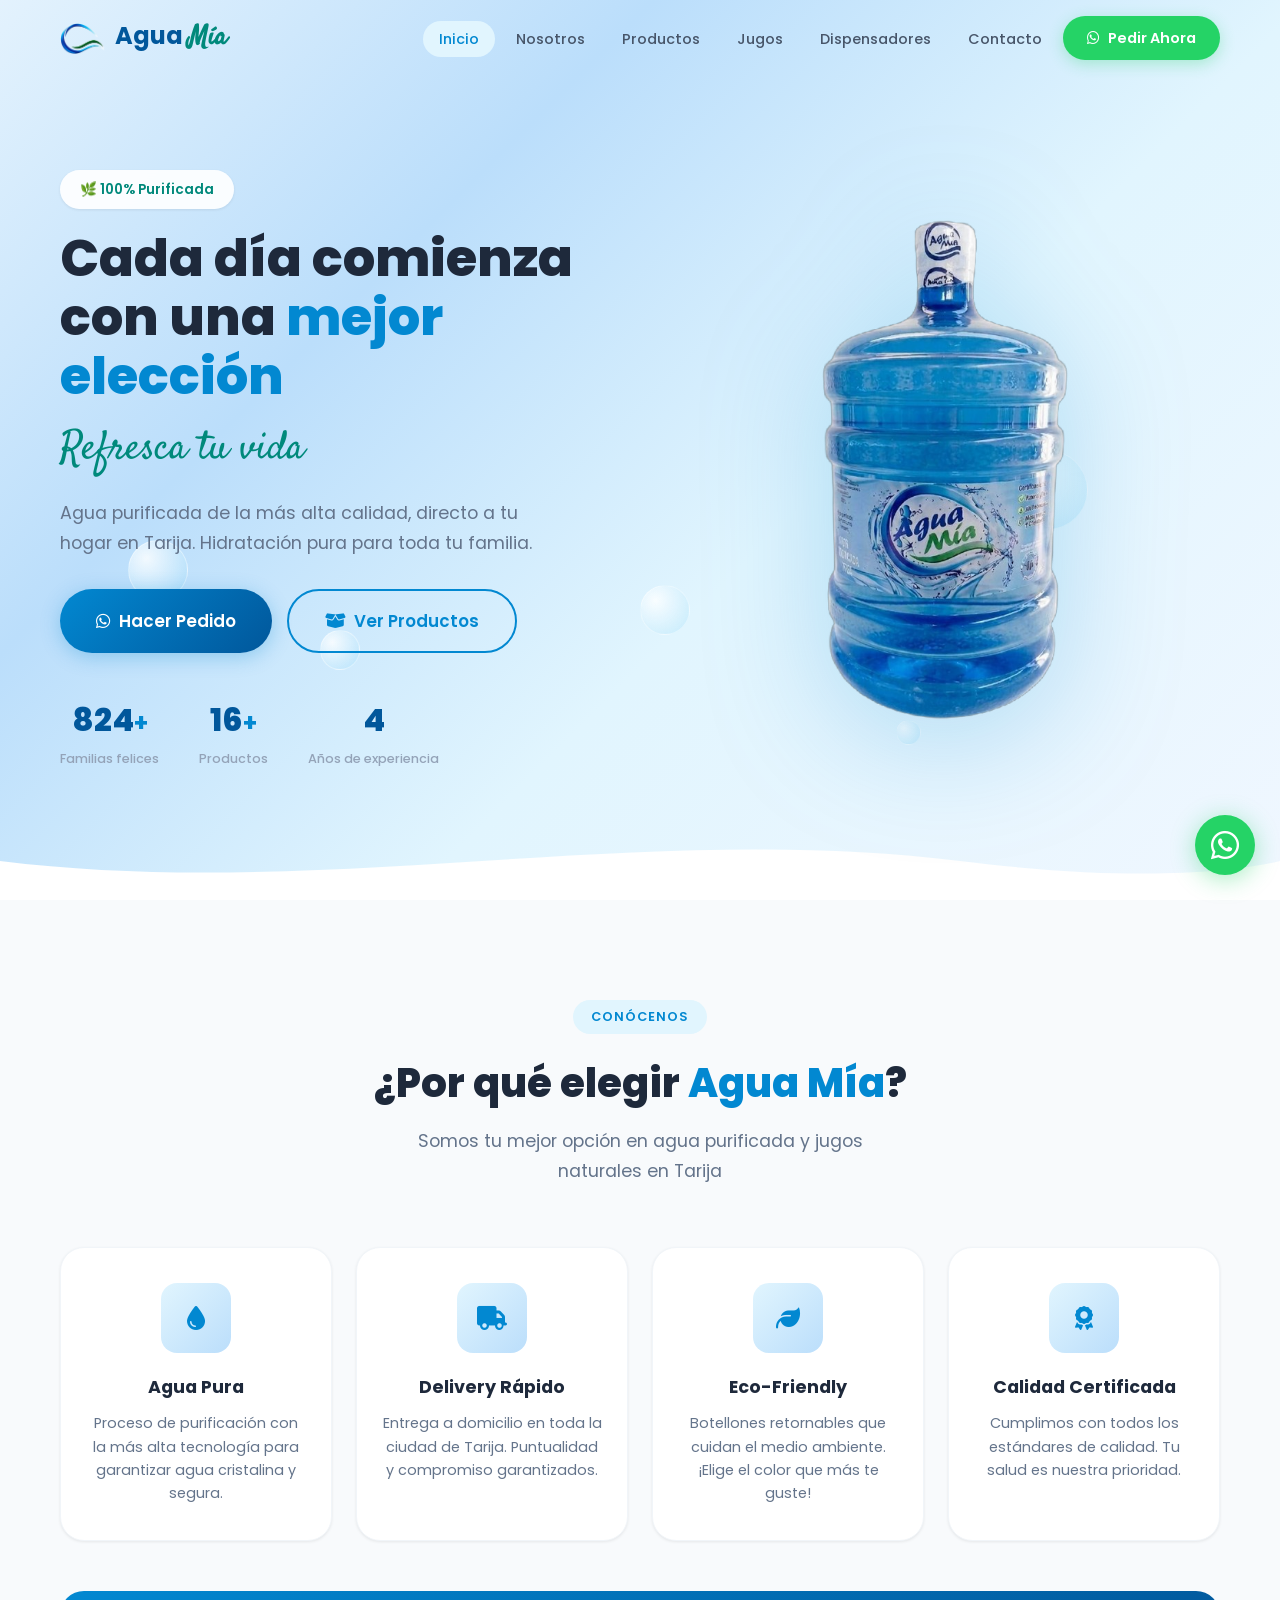
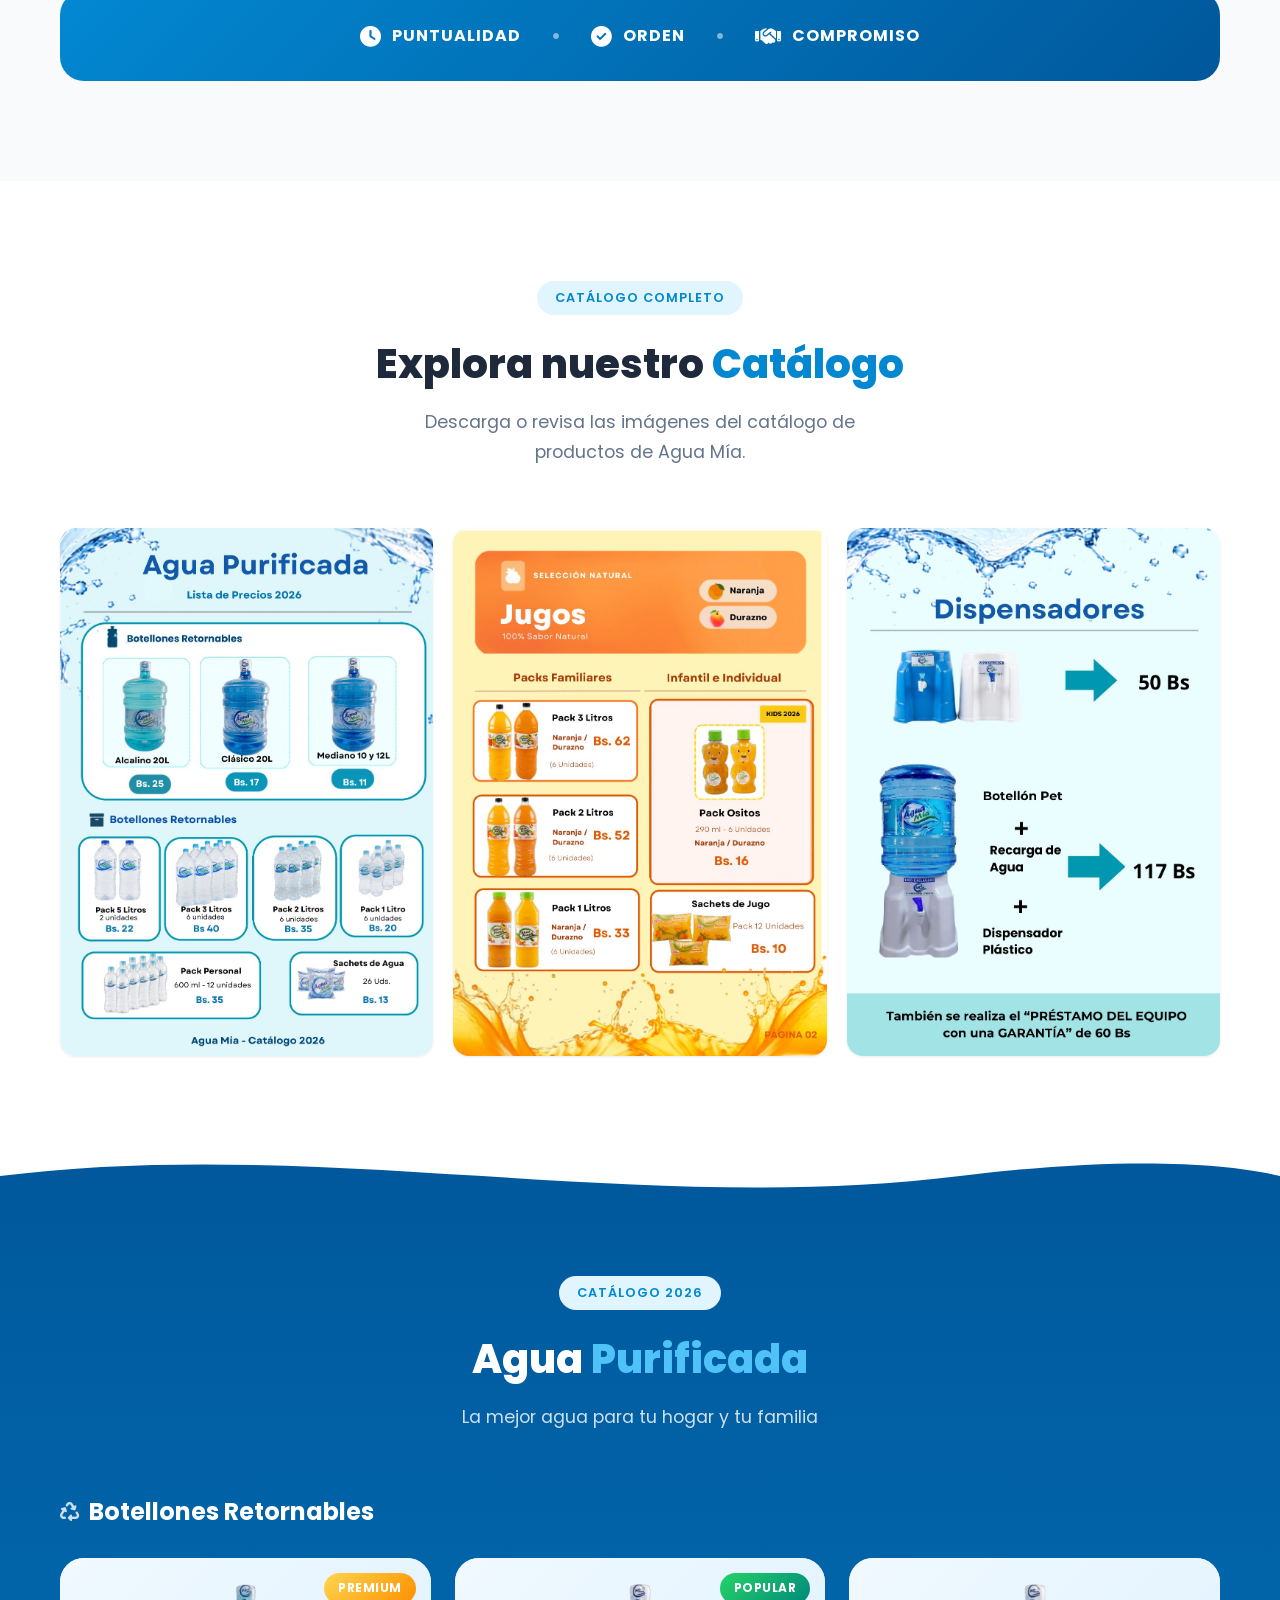
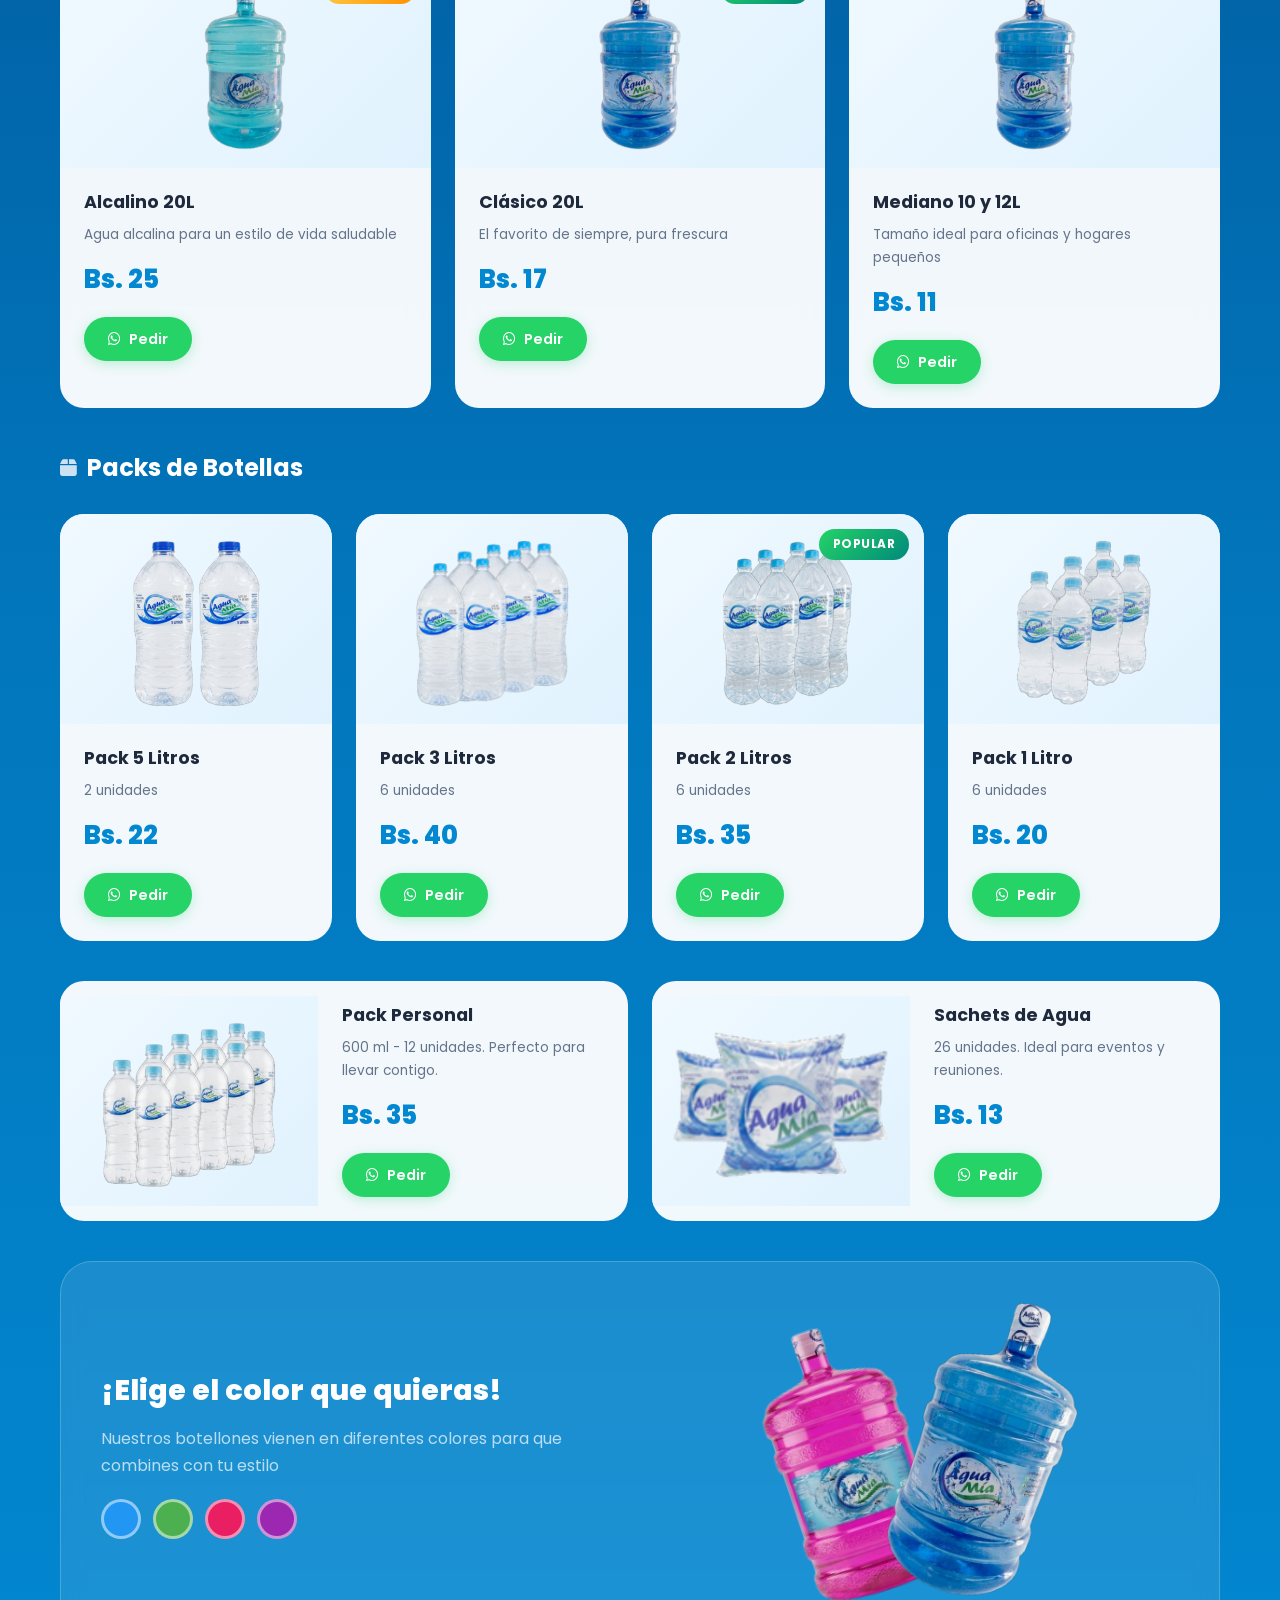
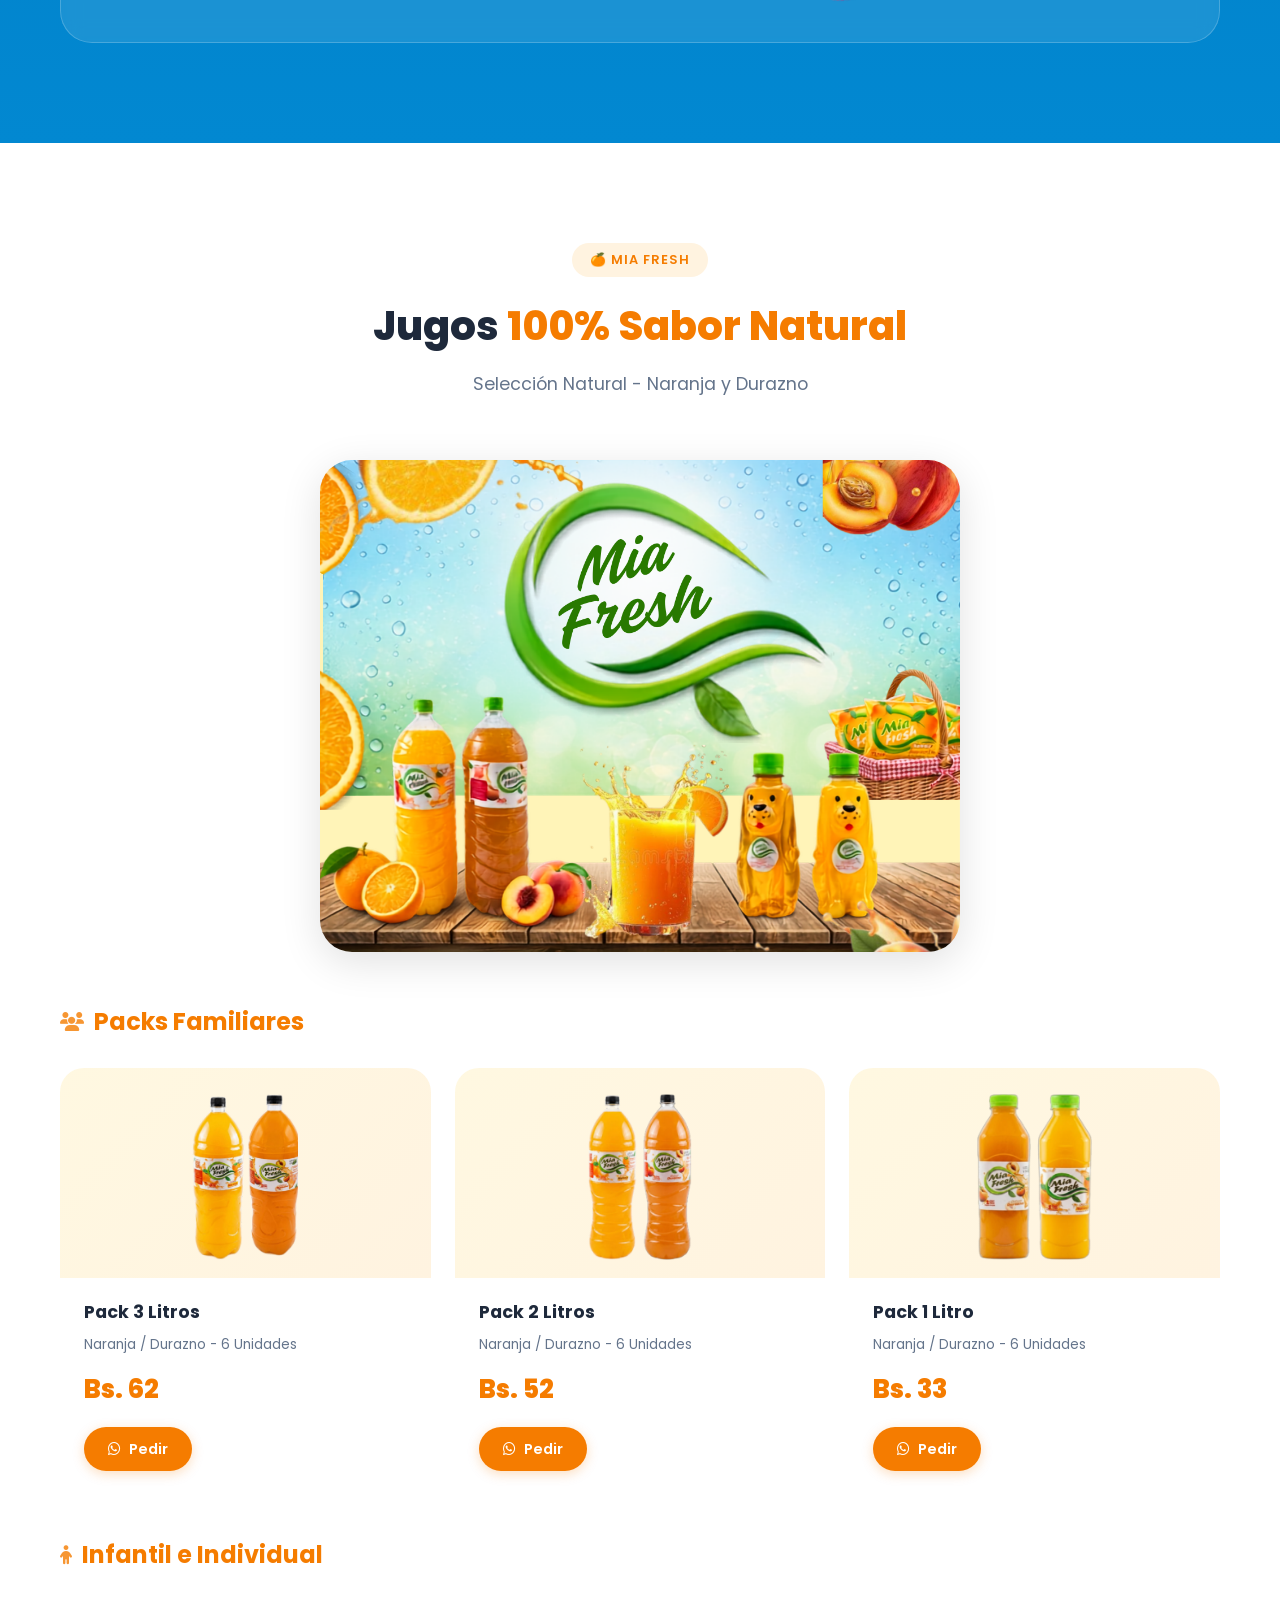
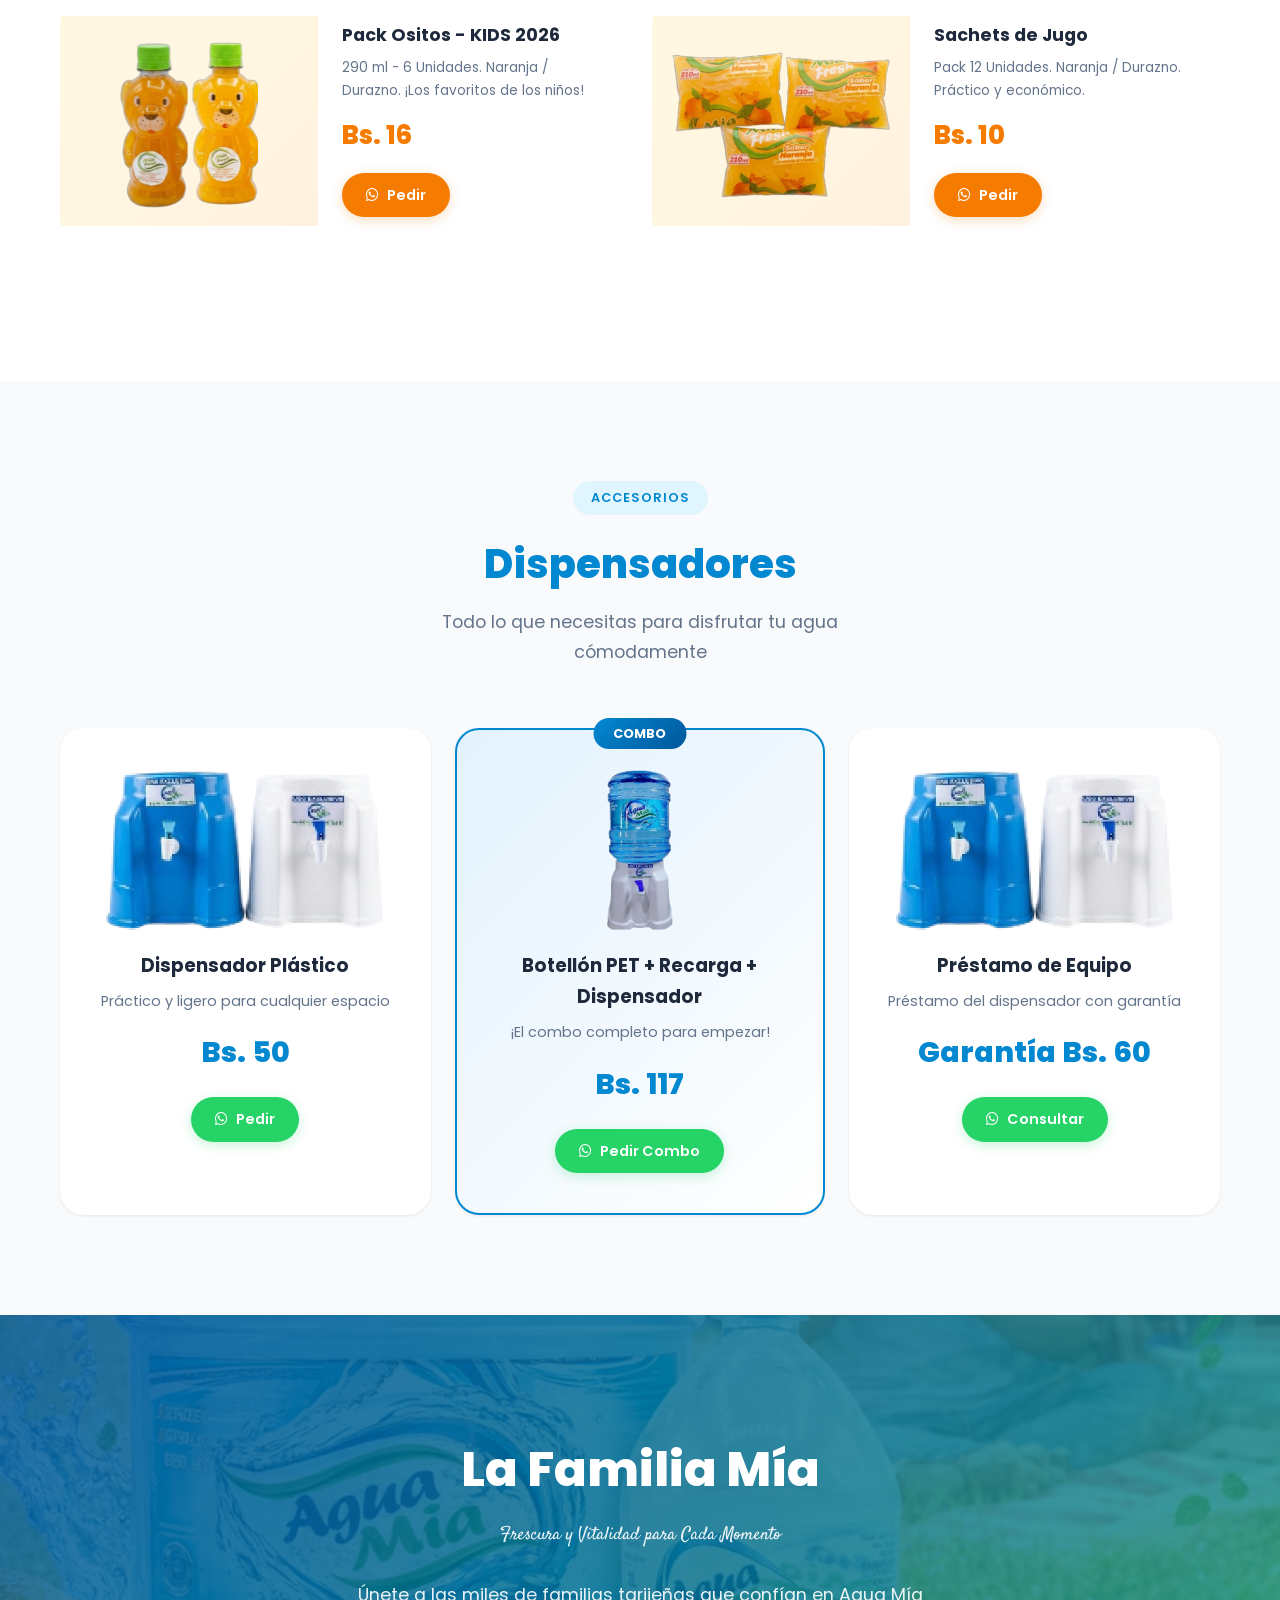
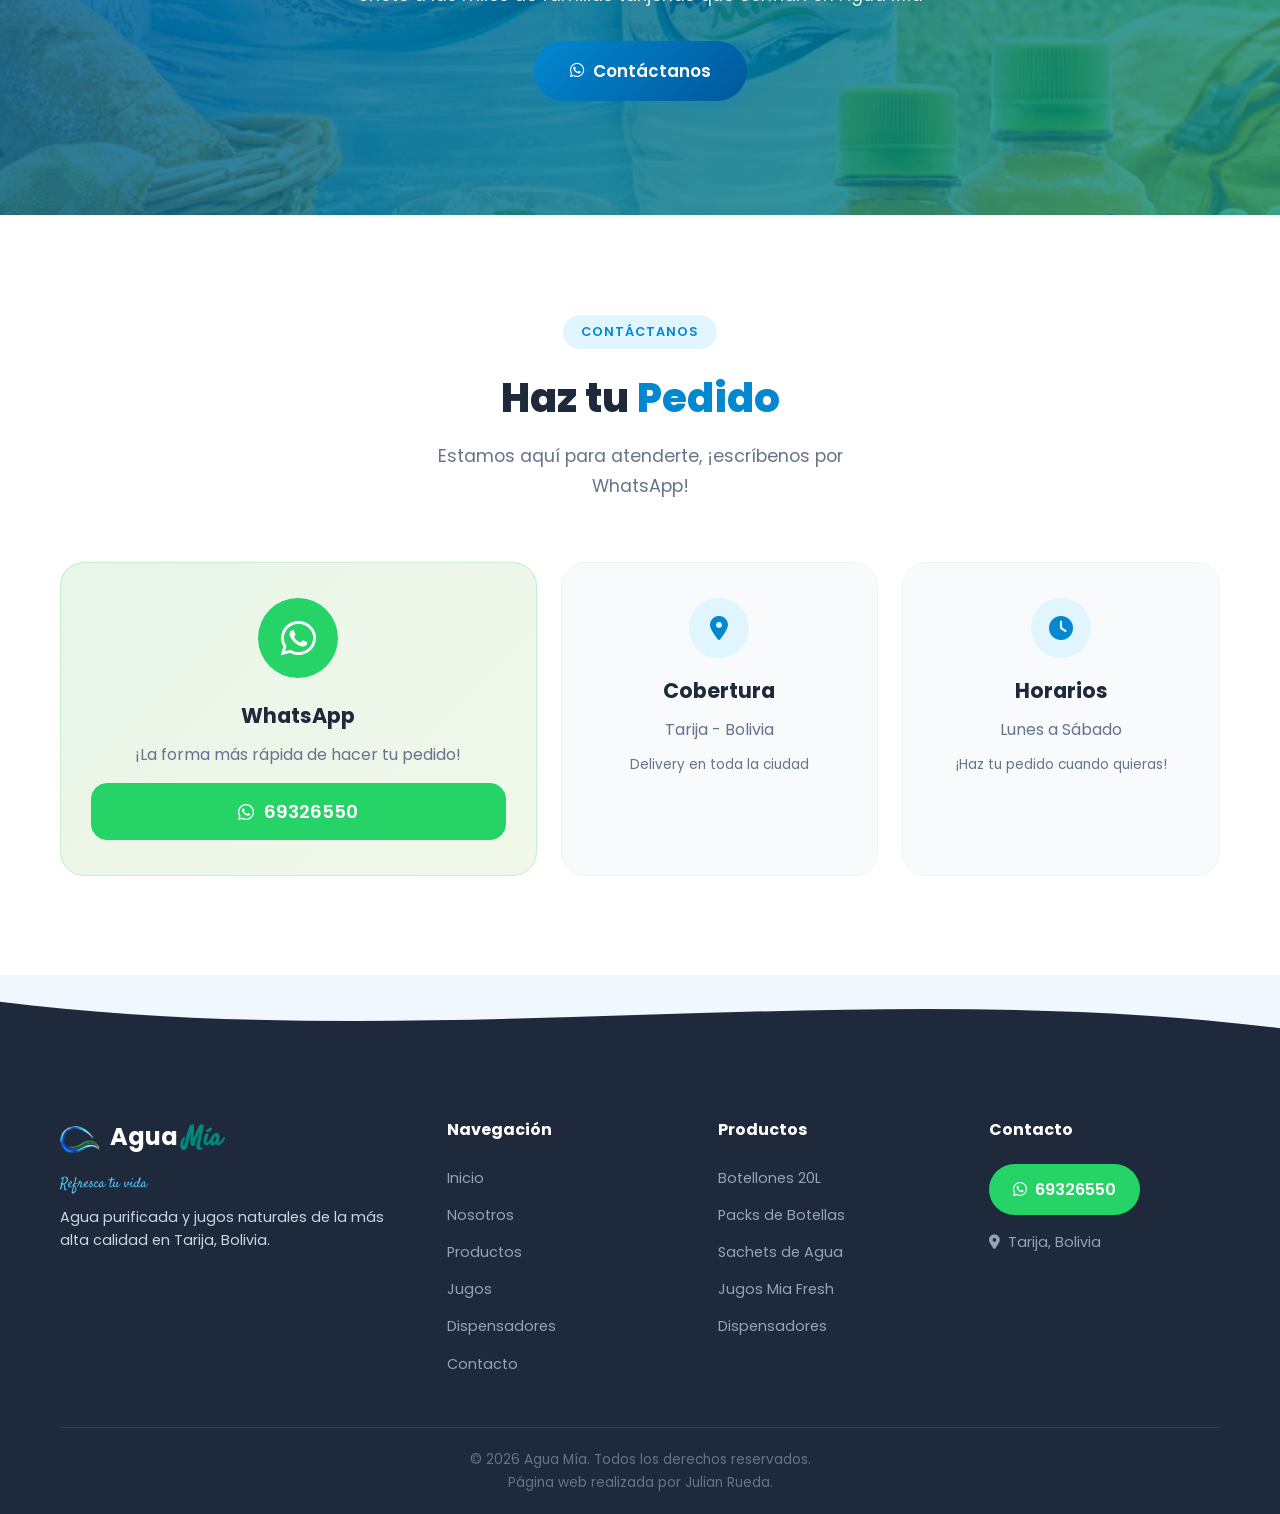
==== commit c825bad3: "Actualizacion de catalogo y mejoras de diseño" ====
--- a/index.html
+++ b/index.html
@@ -203,7 +203,7 @@
                         <h4>Alcalino 20L</h4>
                         <p class="product-desc">Agua alcalina para un estilo de vida saludable</p>
                         <div class="product-price">Bs. 25</div>
-                        <a href="https://wa.me/59169326550?text=Hola%2C%20quiero%20pedir%20un%20Botell%C3%B3n%20Alcalino%2020L%20(Bs.%2025)" 
+                        <a data-pedido href="https://wa.me/59169326550?text=Hola%2C%20quiero%20pedir%20un%20Botell%C3%B3n%20Alcalino%2020L%20(Bs.%2025)" 
                            class="btn btn-whatsapp" target="_blank" rel="noopener">
                             <i class="fab fa-whatsapp"></i> Pedir
                         </a>
@@ -218,7 +218,7 @@
                         <h4>Clásico 20L</h4>
                         <p class="product-desc">El favorito de siempre, pura frescura</p>
                         <div class="product-price">Bs. 17</div>
-                        <a href="https://wa.me/59169326550?text=Hola%2C%20quiero%20pedir%20un%20Botell%C3%B3n%20Cl%C3%A1sico%2020L%20(Bs.%2017)" 
+                        <a data-pedido href="https://wa.me/59169326550?text=Hola%2C%20quiero%20pedir%20un%20Botell%C3%B3n%20Cl%C3%A1sico%2020L%20(Bs.%2017)" 
                            class="btn btn-whatsapp" target="_blank" rel="noopener">
                             <i class="fab fa-whatsapp"></i> Pedir
                         </a>
@@ -232,7 +232,7 @@
                         <h4>Mediano 10 y 12L</h4>
                         <p class="product-desc">Tamaño ideal para oficinas y hogares pequeños</p>
                         <div class="product-price">Bs. 11</div>
-                        <a href="https://wa.me/59169326550?text=Hola%2C%20quiero%20pedir%20un%20Botell%C3%B3n%20Mediano%2010-12L%20(Bs.%2011)" 
+                        <a data-pedido href="https://wa.me/59169326550?text=Hola%2C%20quiero%20pedir%20un%20Botell%C3%B3n%20Mediano%2010-12L%20(Bs.%2011)" 
                            class="btn btn-whatsapp" target="_blank" rel="noopener">
                             <i class="fab fa-whatsapp"></i> Pedir
                         </a>
@@ -251,7 +251,7 @@
                         <h4>Pack 5 Litros</h4>
                         <p class="product-desc">2 unidades</p>
                         <div class="product-price">Bs. 22</div>
-                        <a href="https://wa.me/59169326550?text=Hola%2C%20quiero%20pedir%20Pack%205%20Litros%20(Bs.%2022)" 
+                        <a data-pedido href="https://wa.me/59169326550?text=Hola%2C%20quiero%20pedir%20Pack%205%20Litros%20(Bs.%2022)" 
                            class="btn btn-whatsapp" target="_blank" rel="noopener">
                             <i class="fab fa-whatsapp"></i> Pedir
                         </a>
@@ -265,7 +265,7 @@
                         <h4>Pack 3 Litros</h4>
                         <p class="product-desc">6 unidades</p>
                         <div class="product-price">Bs. 40</div>
-                        <a href="https://wa.me/59169326550?text=Hola%2C%20quiero%20pedir%20Pack%203%20Litros%20(Bs.%2040)" 
+                        <a data-pedido href="https://wa.me/59169326550?text=Hola%2C%20quiero%20pedir%20Pack%203%20Litros%20(Bs.%2040)" 
                            class="btn btn-whatsapp" target="_blank" rel="noopener">
                             <i class="fab fa-whatsapp"></i> Pedir
                         </a>
@@ -280,7 +280,7 @@
                         <h4>Pack 2 Litros</h4>
                         <p class="product-desc">6 unidades</p>
                         <div class="product-price">Bs. 35</div>
-                        <a href="https://wa.me/59169326550?text=Hola%2C%20quiero%20pedir%20Pack%202%20Litros%20(Bs.%2035)" 
+                        <a data-pedido href="https://wa.me/59169326550?text=Hola%2C%20quiero%20pedir%20Pack%202%20Litros%20(Bs.%2035)" 
                            class="btn btn-whatsapp" target="_blank" rel="noopener">
                             <i class="fab fa-whatsapp"></i> Pedir
                         </a>
@@ -294,7 +294,7 @@
                         <h4>Pack 1 Litro</h4>
                         <p class="product-desc">6 unidades</p>
                         <div class="product-price">Bs. 20</div>
-                        <a href="https://wa.me/59169326550?text=Hola%2C%20quiero%20pedir%20Pack%201%20Litro%20(Bs.%2020)" 
+                        <a data-pedido href="https://wa.me/59169326550?text=Hola%2C%20quiero%20pedir%20Pack%201%20Litro%20(Bs.%2020)" 
                            class="btn btn-whatsapp" target="_blank" rel="noopener">
                             <i class="fab fa-whatsapp"></i> Pedir
                         </a>
@@ -312,7 +312,7 @@
                         <h4>Pack Personal</h4>
                         <p class="product-desc">600 ml - 12 unidades. Perfecto para llevar contigo.</p>
                         <div class="product-price">Bs. 35</div>
-                        <a href="https://wa.me/59169326550?text=Hola%2C%20quiero%20pedir%20Pack%20Personal%20600ml%20(Bs.%2035)" 
+                        <a data-pedido href="https://wa.me/59169326550?text=Hola%2C%20quiero%20pedir%20Pack%20Personal%20600ml%20(Bs.%2035)" 
                            class="btn btn-whatsapp" target="_blank" rel="noopener">
                             <i class="fab fa-whatsapp"></i> Pedir
                         </a>
@@ -326,7 +326,7 @@
                         <h4>Sachets de Agua</h4>
                         <p class="product-desc">26 unidades. Ideal para eventos y reuniones.</p>
                         <div class="product-price">Bs. 13</div>
-                        <a href="https://wa.me/59169326550?text=Hola%2C%20quiero%20pedir%20Sachets%20de%20Agua%20(Bs.%2013)" 
+                        <a data-pedido href="https://wa.me/59169326550?text=Hola%2C%20quiero%20pedir%20Sachets%20de%20Agua%20(Bs.%2013)" 
                            class="btn btn-whatsapp" target="_blank" rel="noopener">
                             <i class="fab fa-whatsapp"></i> Pedir
                         </a>
@@ -378,7 +378,7 @@
                         <h4>Pack 3 Litros</h4>
                         <p class="product-desc">Naranja / Durazno - 6 Unidades</p>
                         <div class="product-price orange">Bs. 62</div>
-                        <a href="https://wa.me/59169326550?text=Hola%2C%20quiero%20pedir%20Pack%20Jugo%203%20Litros%20(Bs.%2062)" 
+                        <a data-pedido href="https://wa.me/59169326550?text=Hola%2C%20quiero%20pedir%20Pack%20Jugo%203%20Litros%20(Bs.%2062)" 
                            class="btn btn-whatsapp-orange" target="_blank" rel="noopener">
                             <i class="fab fa-whatsapp"></i> Pedir
                         </a>
@@ -392,7 +392,7 @@
                         <h4>Pack 2 Litros</h4>
                         <p class="product-desc">Naranja / Durazno - 6 Unidades</p>
                         <div class="product-price orange">Bs. 52</div>
-                        <a href="https://wa.me/59169326550?text=Hola%2C%20quiero%20pedir%20Pack%20Jugo%202%20Litros%20(Bs.%2052)" 
+                        <a data-pedido href="https://wa.me/59169326550?text=Hola%2C%20quiero%20pedir%20Pack%20Jugo%202%20Litros%20(Bs.%2052)" 
                            class="btn btn-whatsapp-orange" target="_blank" rel="noopener">
                             <i class="fab fa-whatsapp"></i> Pedir
                         </a>
@@ -406,7 +406,7 @@
                         <h4>Pack 1 Litro</h4>
                         <p class="product-desc">Naranja / Durazno - 6 Unidades</p>
                         <div class="product-price orange">Bs. 33</div>
-                        <a href="https://wa.me/59169326550?text=Hola%2C%20quiero%20pedir%20Pack%20Jugo%201%20Litro%20(Bs.%2033)" 
+                        <a data-pedido href="https://wa.me/59169326550?text=Hola%2C%20quiero%20pedir%20Pack%20Jugo%201%20Litro%20(Bs.%2033)" 
                            class="btn btn-whatsapp-orange" target="_blank" rel="noopener">
                             <i class="fab fa-whatsapp"></i> Pedir
                         </a>
@@ -424,7 +424,7 @@
                         <h4>Pack Ositos - KIDS 2026</h4>
                         <p class="product-desc">290 ml - 6 Unidades. Naranja / Durazno. ¡Los favoritos de los niños!</p>
                         <div class="product-price orange">Bs. 16</div>
-                        <a href="https://wa.me/59169326550?text=Hola%2C%20quiero%20pedir%20Pack%20Ositos%20Kids%20(Bs.%2016)" 
+                        <a data-pedido href="https://wa.me/59169326550?text=Hola%2C%20quiero%20pedir%20Pack%20Ositos%20Kids%20(Bs.%2016)" 
                            class="btn btn-whatsapp-orange" target="_blank" rel="noopener">
                             <i class="fab fa-whatsapp"></i> Pedir
                         </a>
@@ -438,7 +438,7 @@
                         <h4>Sachets de Jugo</h4>
                         <p class="product-desc">Pack 12 Unidades. Naranja / Durazno. Práctico y económico.</p>
                         <div class="product-price orange">Bs. 10</div>
-                        <a href="https://wa.me/59169326550?text=Hola%2C%20quiero%20pedir%20Sachets%20de%20Jugo%20(Bs.%2010)" 
+                        <a data-pedido href="https://wa.me/59169326550?text=Hola%2C%20quiero%20pedir%20Sachets%20de%20Jugo%20(Bs.%2010)" 
                            class="btn btn-whatsapp-orange" target="_blank" rel="noopener">
                             <i class="fab fa-whatsapp"></i> Pedir
                         </a>
@@ -462,7 +462,7 @@
                     <h4>Dispensador Plástico</h4>
                     <p>Práctico y ligero para cualquier espacio</p>
                     <div class="dispensador-price">Bs. 50</div>
-                    <a href="https://wa.me/59169326550?text=Hola%2C%20quiero%20pedir%20un%20Dispensador%20Pl%C3%A1stico%20(Bs.%2050)" 
+                    <a data-pedido href="https://wa.me/59169326550?text=Hola%2C%20quiero%20pedir%20un%20Dispensador%20Pl%C3%A1stico%20(Bs.%2050)" 
                        class="btn btn-whatsapp" target="_blank" rel="noopener">
                         <i class="fab fa-whatsapp"></i> Pedir
                     </a>
@@ -473,7 +473,7 @@
                     <h4>Botellón PET + Recarga + Dispensador</h4>
                     <p>¡El combo completo para empezar!</p>
                     <div class="dispensador-price">Bs. 117</div>
-                    <a href="https://wa.me/59169326550?text=Hola%2C%20quiero%20el%20combo%20Botell%C3%B3n%20%2B%20Recarga%20%2B%20Dispensador%20(Bs.%20117)" 
+                    <a data-pedido href="https://wa.me/59169326550?text=Hola%2C%20quiero%20el%20combo%20Botell%C3%B3n%20%2B%20Recarga%20%2B%20Dispensador%20(Bs.%20117)" 
                        class="btn btn-whatsapp" target="_blank" rel="noopener">
                         <i class="fab fa-whatsapp"></i> Pedir Combo
                     </a>
@@ -617,6 +617,21 @@
         <i class="fas fa-chevron-up"></i>
     </button>
 
+    <dialog id="pedido" class="pedido" aria-labelledby="pedido-titulo">
+        <form method="dialog">
+            <button class="pedido-cerrar" aria-label="Cerrar pedido">×</button>
+        </form>
+        <h2 id="pedido-titulo">Tu pedido</h2>
+        <img class="pedido-foto" alt="">
+        <p class="pedido-mensaje"></p>
+        <p class="pedido-ayuda" aria-live="polite"></p>
+        <div class="pedido-acciones">
+            <button type="button" class="btn btn-primary" id="pedido-compartir" hidden>Compartir pedido con foto</button>
+            <a class="pedido-descarga" download>Descargar foto</a>
+            <a class="btn btn-whatsapp" id="pedido-chat" target="_blank" rel="noopener">Abrir chat con Agua Mía</a>
+        </div>
+    </dialog>
     <script src="assets/js/main.js"></script>
+    <script src="assets/js/pedidos.js"></script>
 </body>
 </html>
--- a/assets/css/styles.css
+++ b/assets/css/styles.css
@@ -802,6 +802,53 @@
     color: var(--orange);
 }
 
+.pedido {
+    position: fixed;
+    margin: auto;
+    width: min(25rem, calc(100% - 2rem));
+    max-height: 90vh;
+    max-height: 90dvh;
+    overflow-y: auto;
+    padding: 1.5rem;
+    border: 0;
+    border-radius: var(--radius-lg);
+    box-shadow: var(--shadow-xl);
+    color: var(--gray-800);
+    text-align: center;
+}
+
+.pedido:not([open]), .pedido [hidden] { display: none; }
+.pedido::backdrop { background: rgba(15, 32, 50, 0.65); }
+.pedido h2 { margin: 0 2rem 1rem; font-size: 1.35rem; }
+.pedido-cerrar {
+    position: absolute;
+    right: .5rem;
+    top: .5rem;
+    width: 2.75rem;
+    height: 2.75rem;
+    border: 0;
+    border-radius: 50%;
+    background: transparent;
+    color: var(--gray-600);
+    font-size: 1.6rem;
+    cursor: pointer;
+}
+
+.pedido-foto {
+    width: 100%;
+    height: clamp(6rem, 22vh, 11rem);
+    object-fit: contain;
+    padding: .75rem;
+    border-radius: var(--radius-md);
+    background: var(--gray-50);
+}
+
+.pedido-mensaje { margin-top: 1rem; font-weight: 600; }
+.pedido-ayuda { margin: .6rem 0 1rem; color: var(--gray-600); font-size: .9rem; }
+.pedido-acciones { display: grid; gap: .6rem; }
+.pedido-acciones button { font-family: inherit; }
+.pedido-descarga { padding: .35rem; color: var(--primary-dark); text-decoration: underline; }
+
 /* --- Colors Banner --- */
 .colors-banner {
     display: grid;
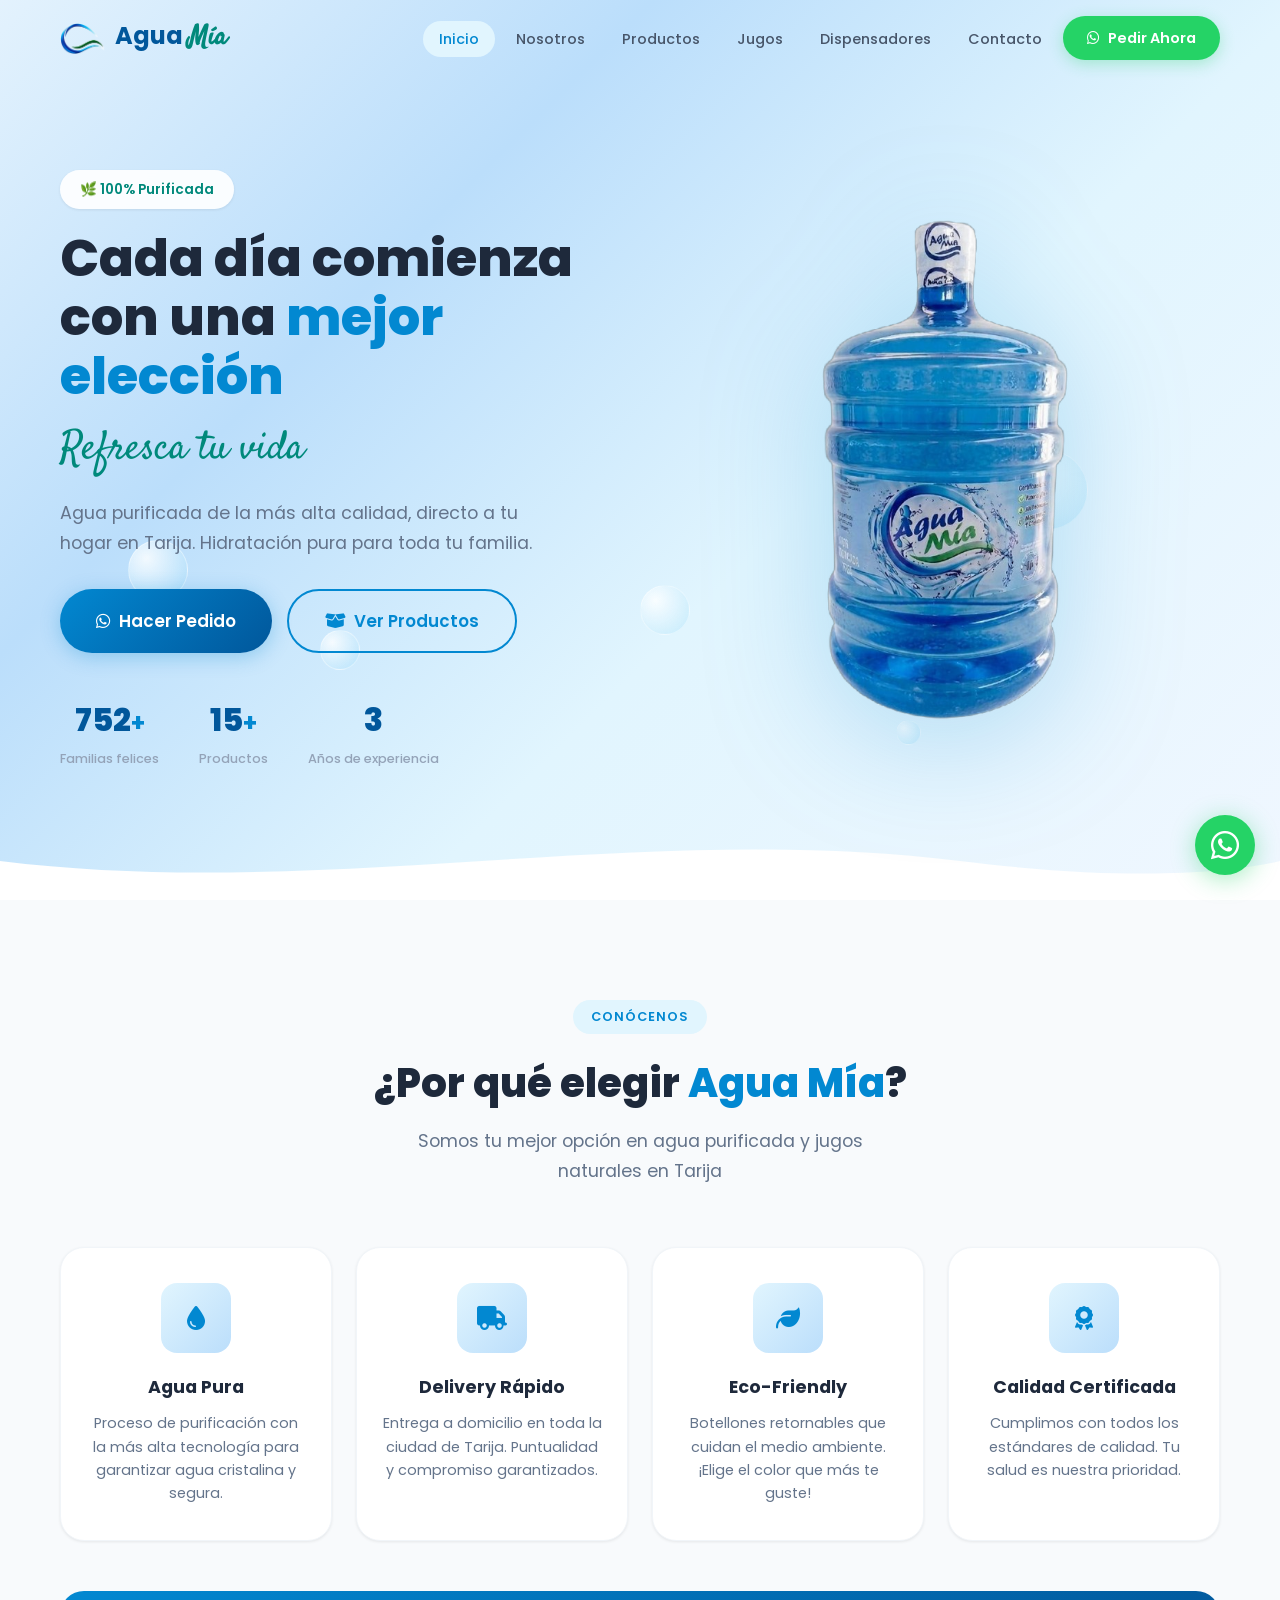
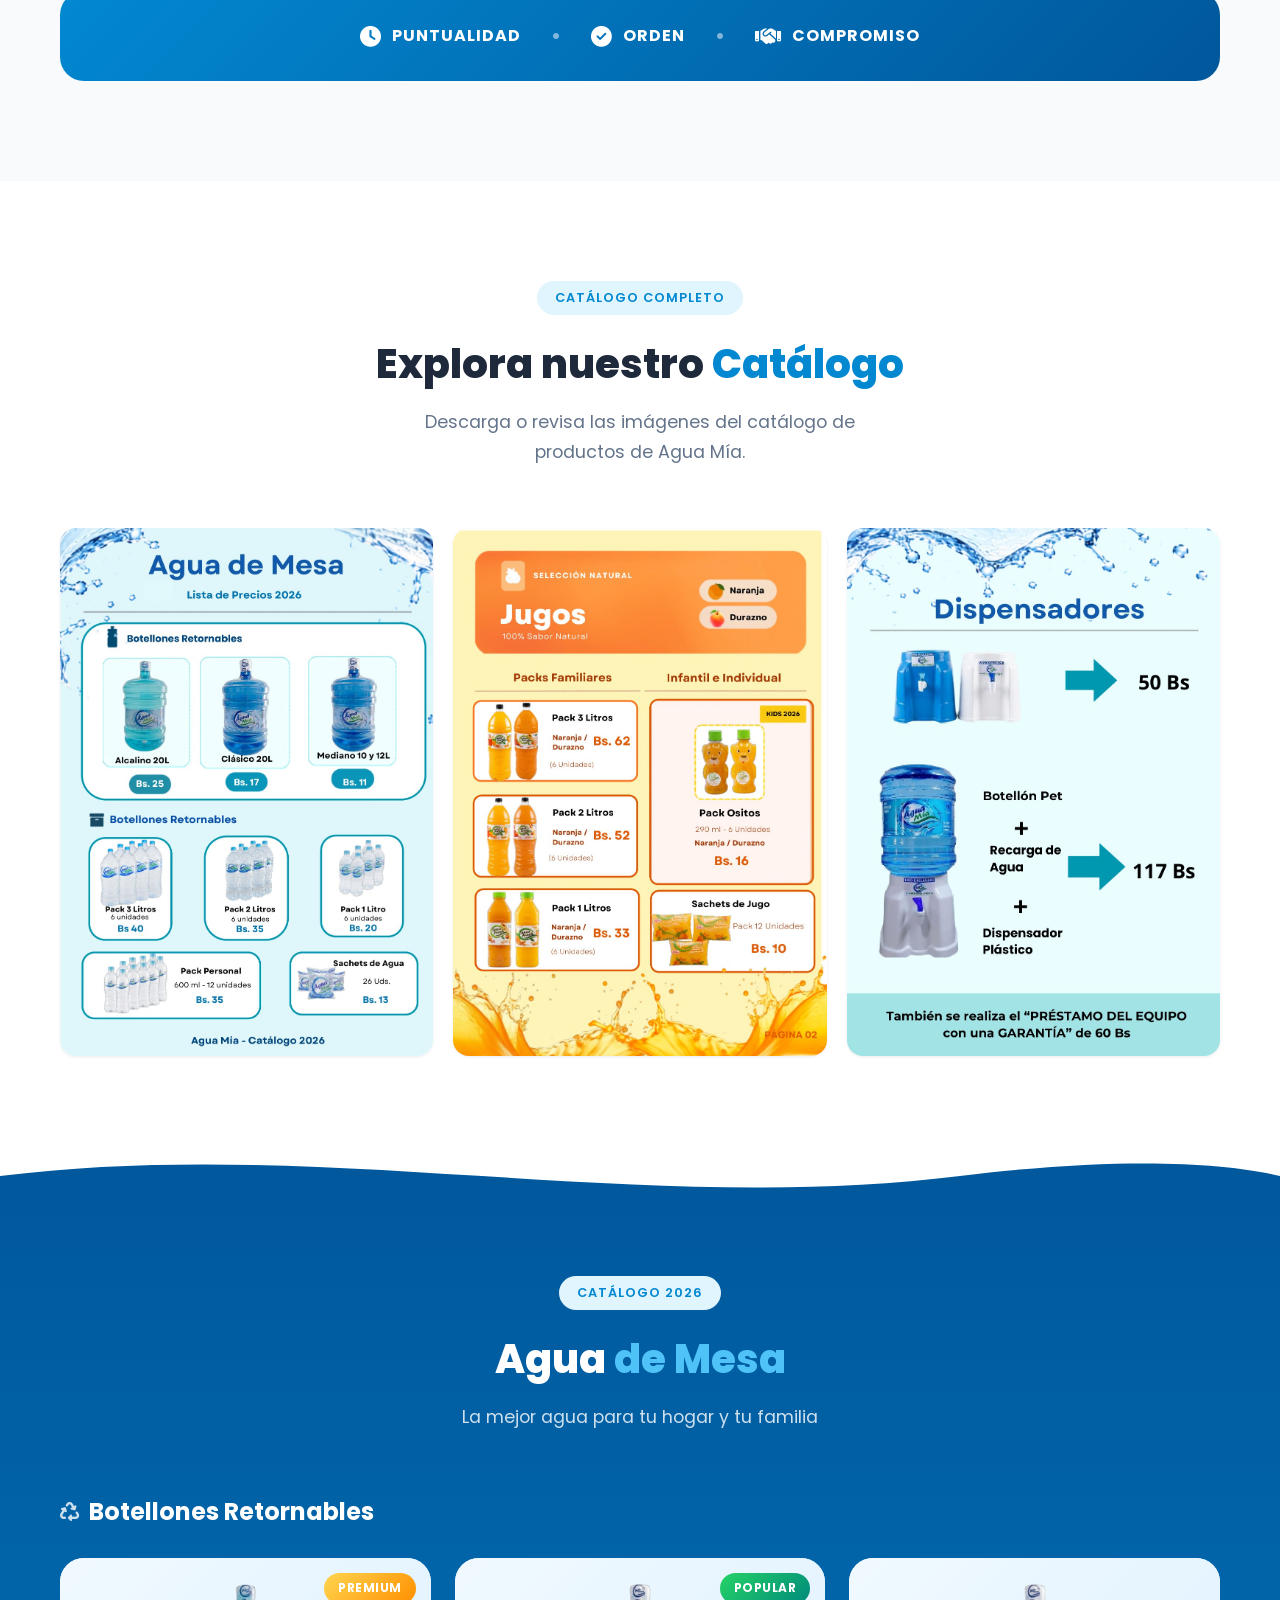
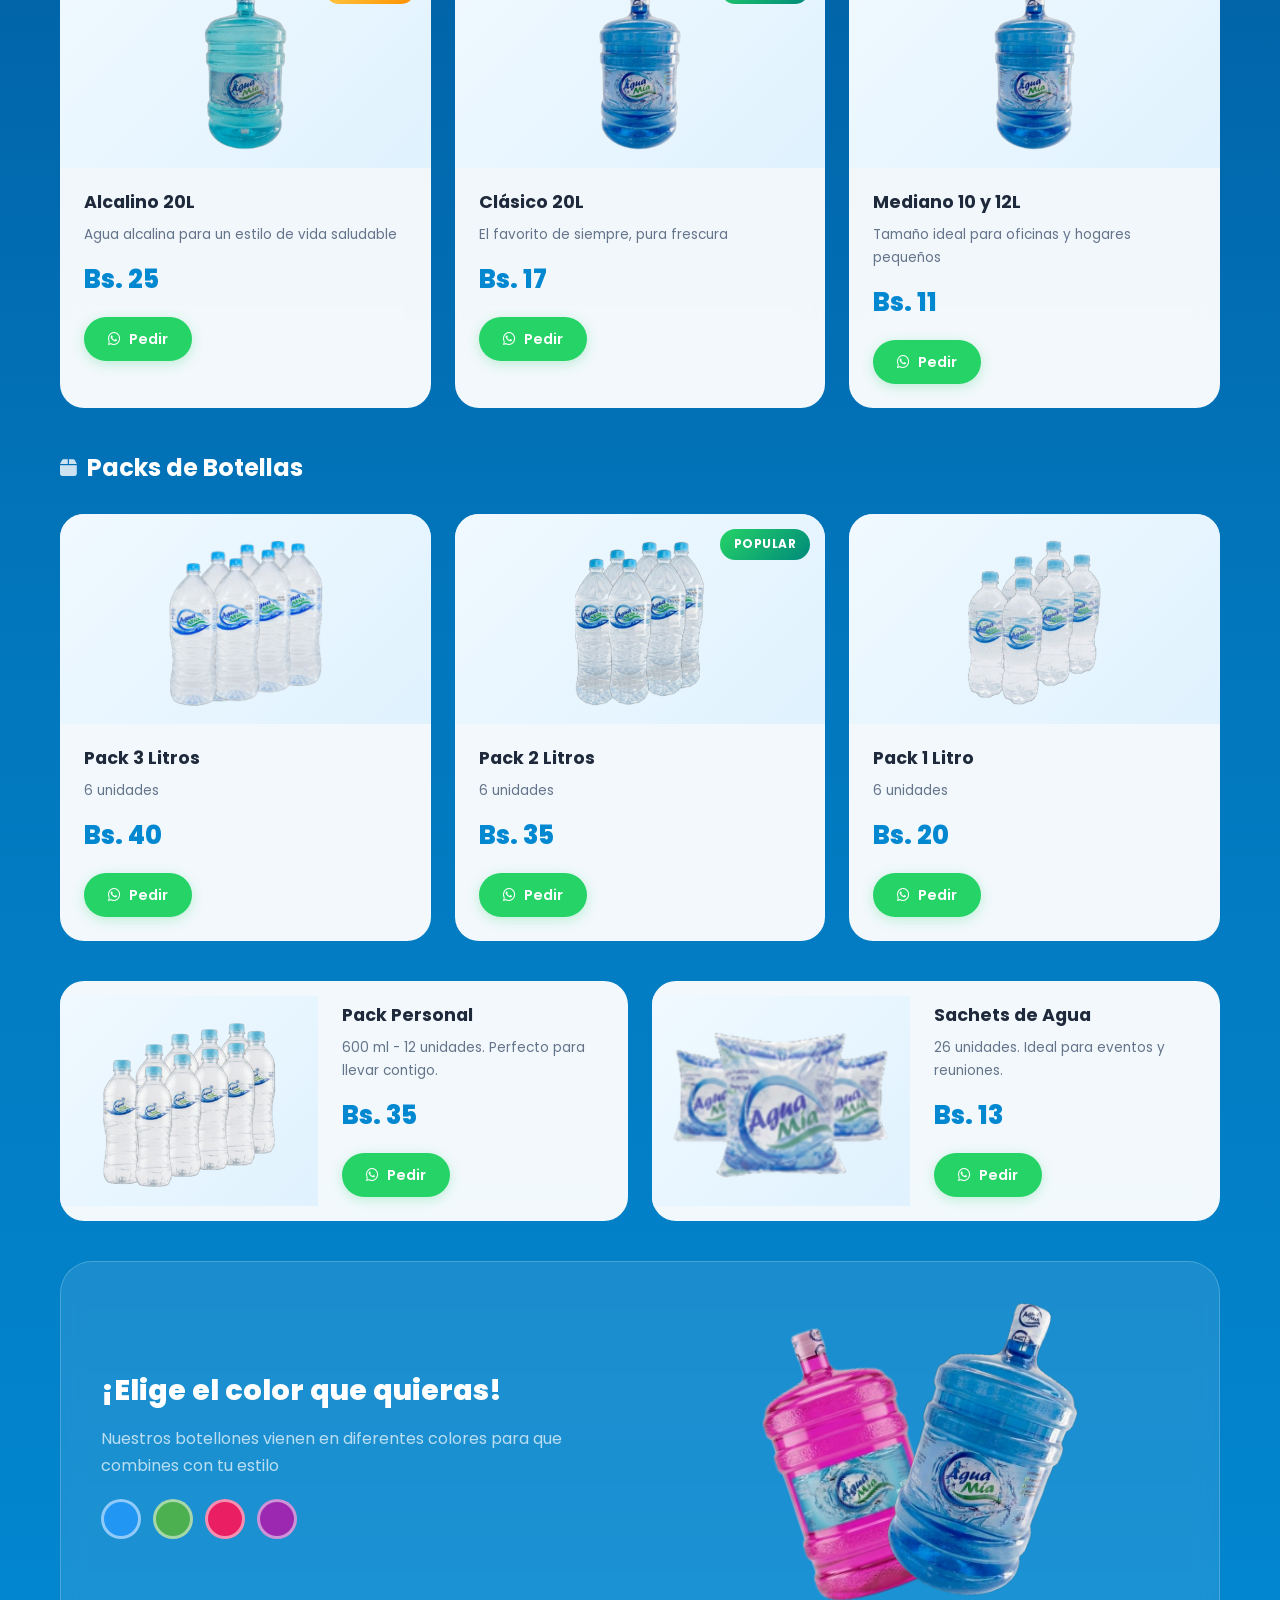
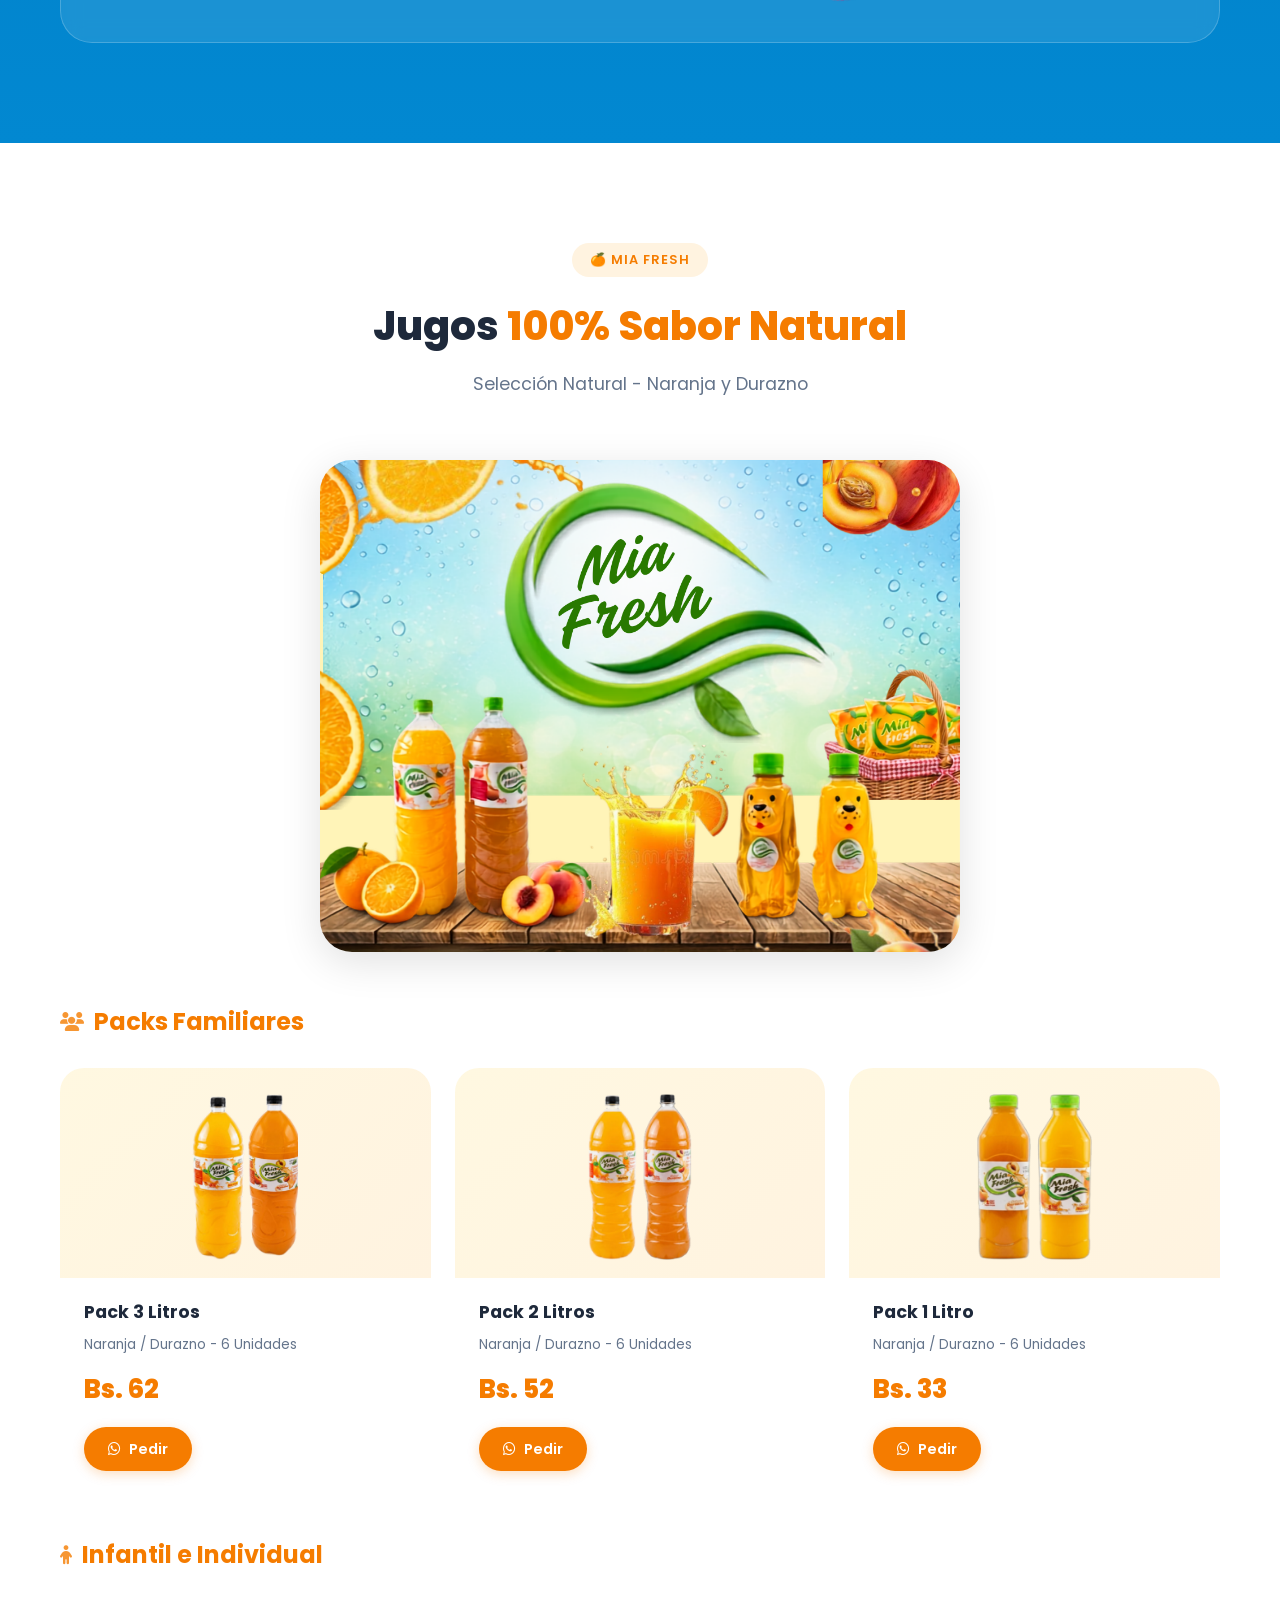
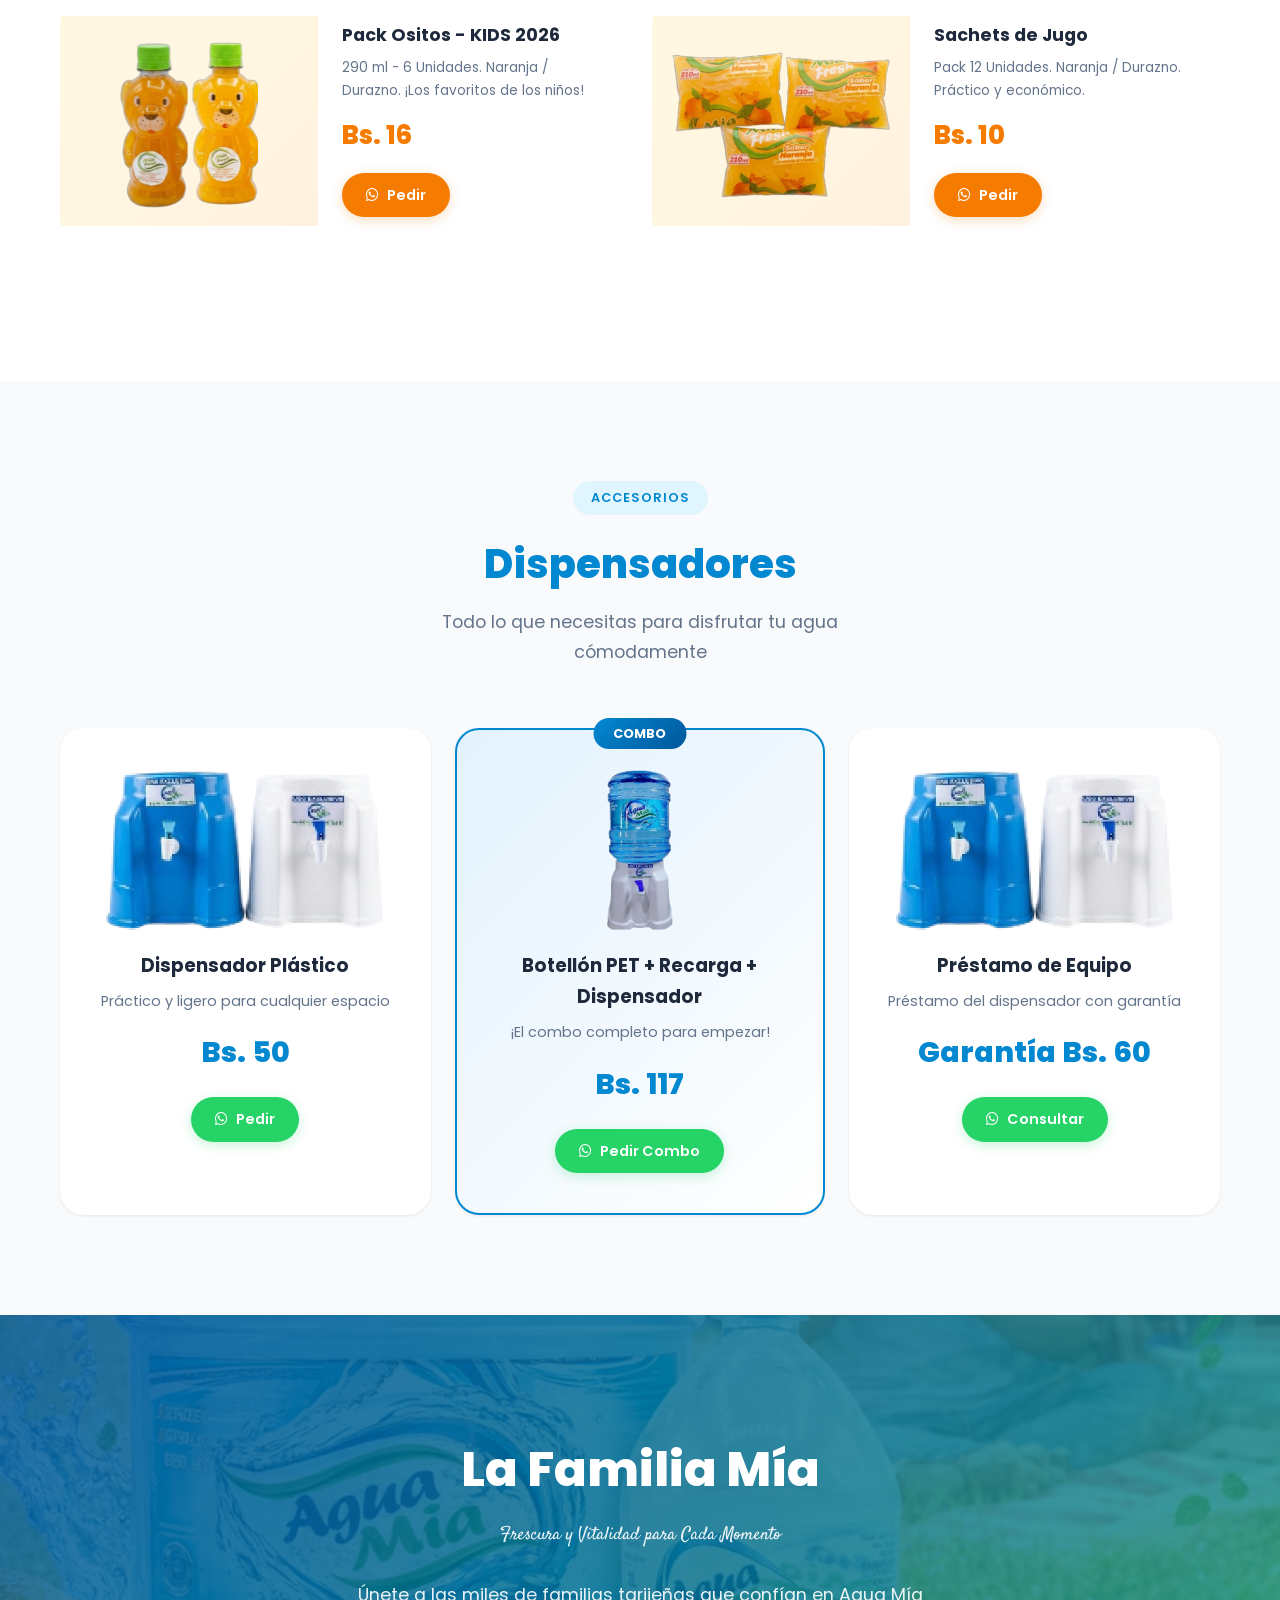
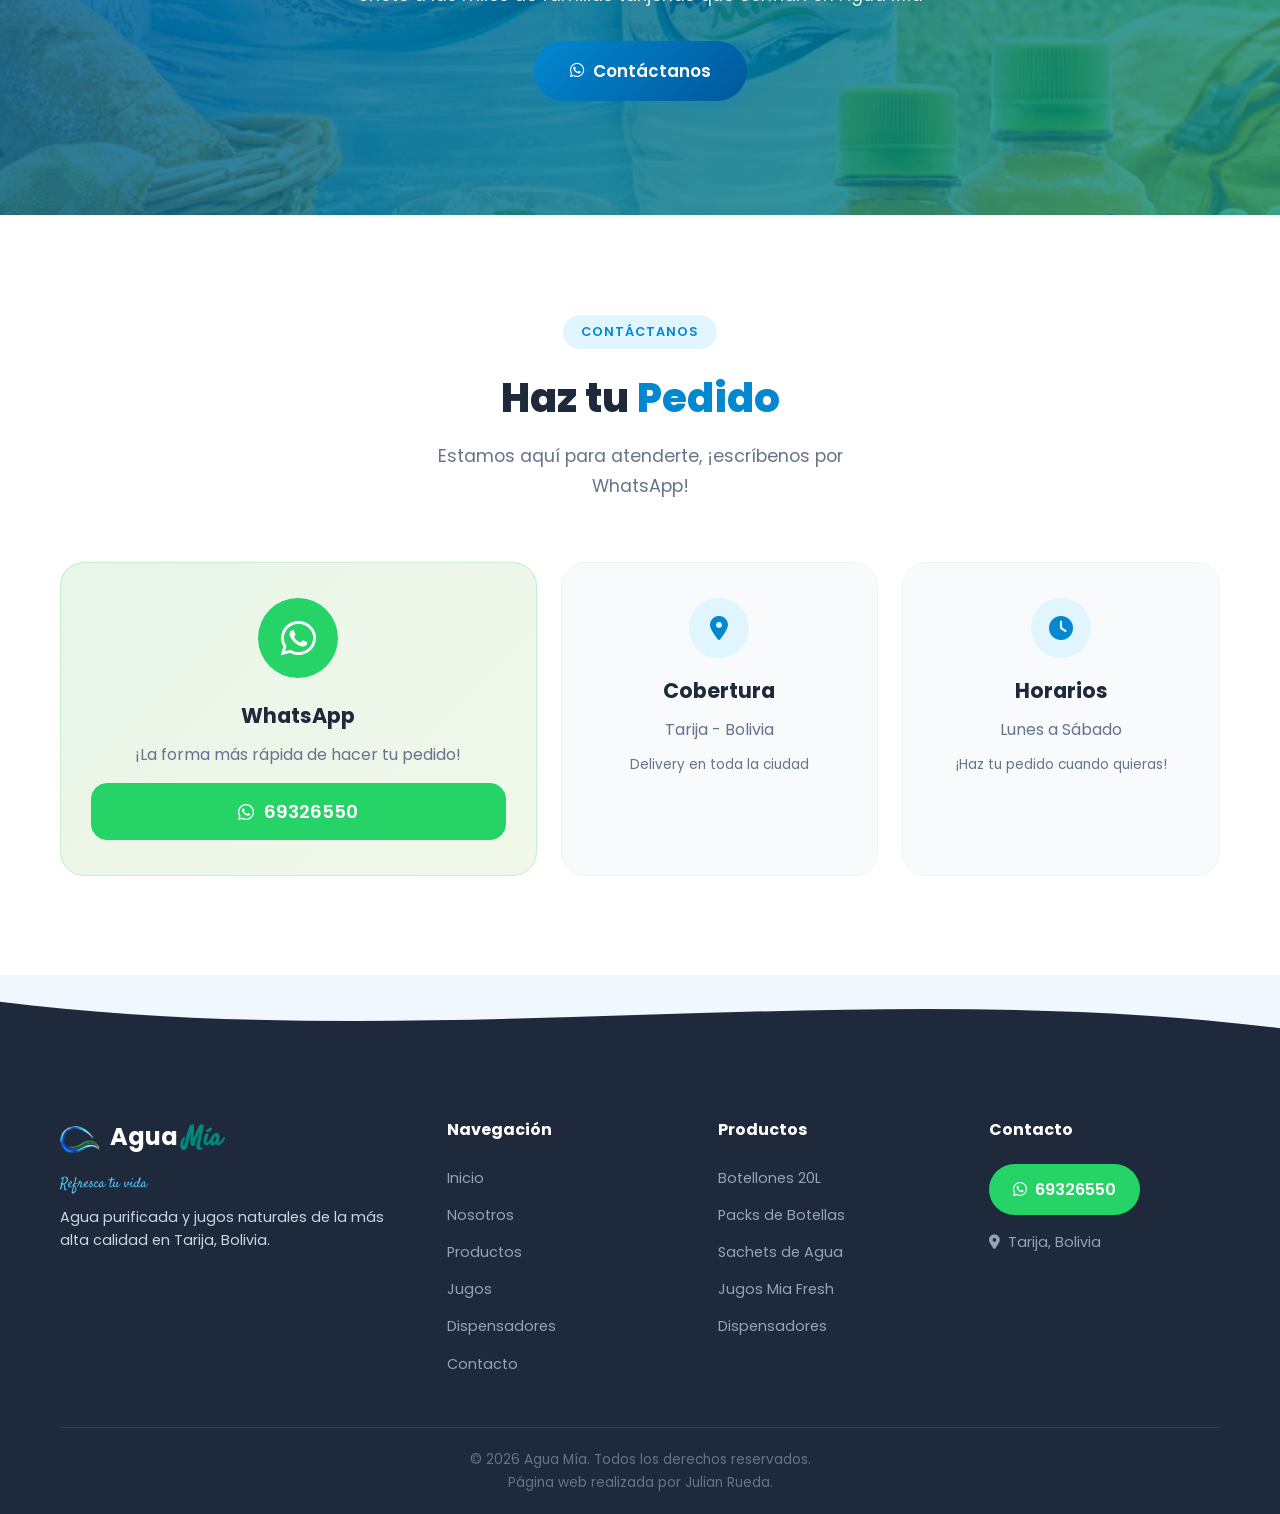
==== commit 66c5ba67: "Actualizaciones de contenido y diseño" ====
--- a/index.html
+++ b/index.html
@@ -170,7 +170,7 @@
                 <p class="section-desc">Descarga o revisa las imágenes del catálogo de productos de Agua Mía.</p>
             </div>
             <div class="catalog-grid">
-                <img src="assets/img/catalog1.jpg" alt="Catálogo de agua purificada, botellones, packs y sachets" loading="lazy">
+                <img src="assets/img/catalog1.jpg" alt="Catálogo de agua de mesa, botellones, packs y sachets" loading="lazy">
                 <img src="assets/img/catalog2.jpg" alt="Catálogo de jugos de naranja y durazno Mía Fresh" loading="lazy">
                 <img src="assets/img/catalog3.jpg" alt="Catálogo de dispensadores y combo con botellón" loading="lazy">
             </div>
@@ -187,7 +187,7 @@
         <div class="container">
             <div class="section-header light">
                 <span class="section-tag">Catálogo 2026</span>
-                <h2>Agua <span class="highlight-light">Purificada</span></h2>
+                <h2>Agua <span class="highlight-light">de Mesa</span></h2>
                 <p class="section-desc light">La mejor agua para tu hogar y tu familia</p>
             </div>
 
@@ -242,21 +242,7 @@
 
             <!-- Packs de Botellas -->
             <h3 class="category-title"><i class="fas fa-box"></i> Packs de Botellas</h3>
-            <div class="products-grid four-cols">
-                <div class="product-card">
-                    <div class="product-img">
-                        <img src="assets/img/pack-5litros.png" alt="Pack 5 Litros">
-                    </div>
-                    <div class="product-info">
-                        <h4>Pack 5 Litros</h4>
-                        <p class="product-desc">2 unidades</p>
-                        <div class="product-price">Bs. 22</div>
-                        <a data-pedido href="https://wa.me/59169326550?text=Hola%2C%20quiero%20pedir%20Pack%205%20Litros%20(Bs.%2022)" 
-                           class="btn btn-whatsapp" target="_blank" rel="noopener">
-                            <i class="fab fa-whatsapp"></i> Pedir
-                        </a>
-                    </div>
-                </div>
+            <div class="products-grid three-cols">
                 <div class="product-card">
                     <div class="product-img">
                         <img src="assets/img/pack-3litros.png" alt="Pack 3 Litros">
